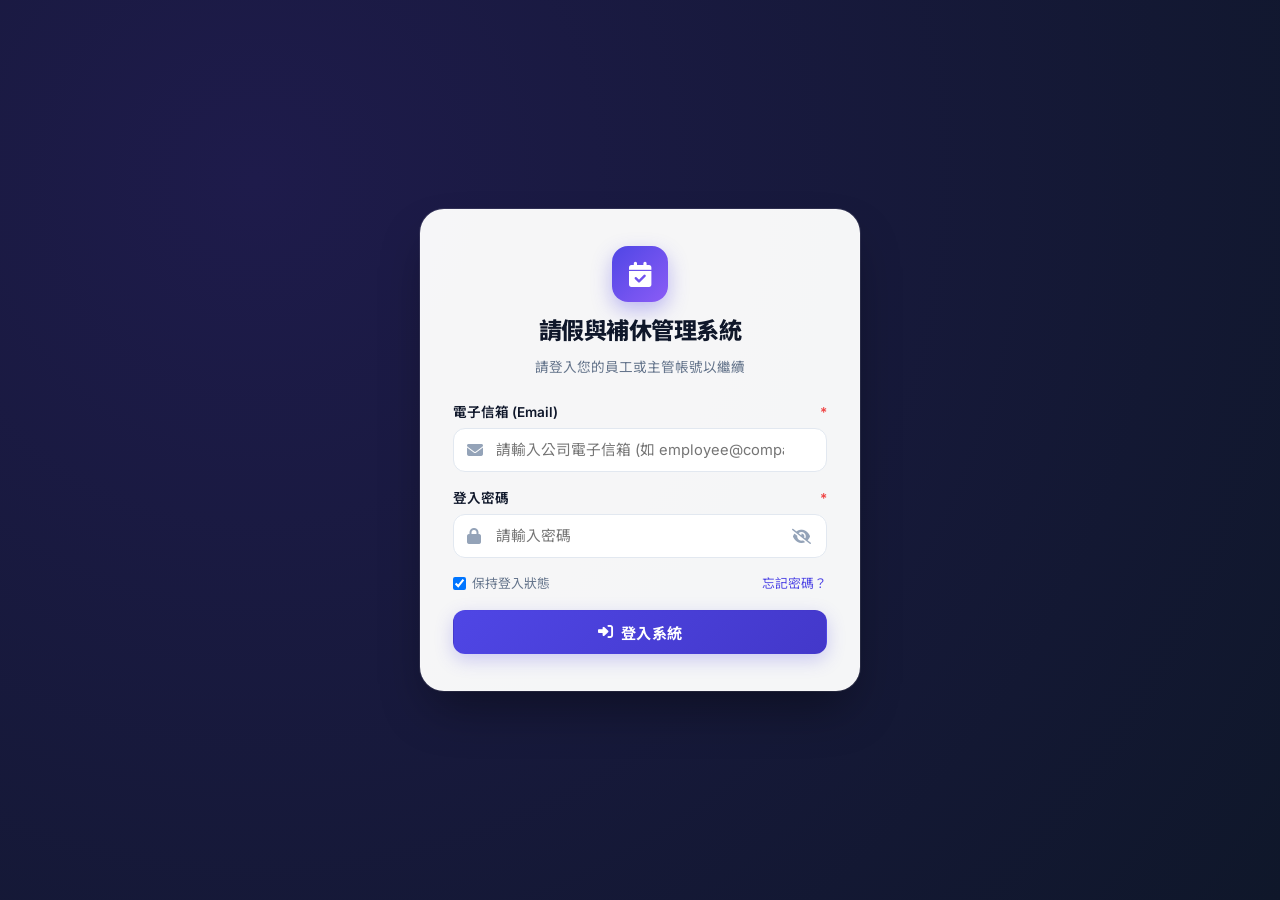
==== index.html @ 1721ec00 "feat: hide backend connection settings for HR role in system settings" ====
<!DOCTYPE html>
<html lang="zh-TW">
<head>
  <meta charset="UTF-8">
  <meta name="viewport" content="width=device-width, initial-scale=1.0">
  <title>智慧請假與補休管理系統 | Leave Management System</title>
  
  <!-- Google Fonts: Inter & Noto Sans TC -->
  <link rel="preconnect" href="https://fonts.googleapis.com">
  <link rel="preconnect" href="https://fonts.gstatic.com" crossorigin>
  <link href="https://fonts.googleapis.com/css2?family=Inter:wght@400;500;600;700;800&family=JetBrains+Mono:wght@500;700&family=Noto+Sans+TC:wght@400;500;600;700;900&display=swap" rel="stylesheet">
  
  <!-- FontAwesome Icons -->
  <link rel="stylesheet" href="https://cdnjs.cloudflare.com/ajax/libs/font-awesome/6.4.0/css/all.min.css">
  
  <!-- 核心樣式 -->
  <link rel="stylesheet" href="css/style.css">
</head>
<body>
  <!-- ==================== 全域資料讀取與身分驗證載入畫面 (Global Loading Screen) ==================== -->
  <div class="global-loading-overlay" id="globalLoadingScreen">
    <div class="loading-content">
      <div class="loading-spinner-ring">
        <div class="spinner-core"></div>
        <i class="fa-solid fa-calendar-check spinner-icon"></i>
      </div>
      <div class="loading-text-wrap">
        <h4 id="loadingMainText">系統資料讀取中...</h4>
        <p id="loadingSubText">正在驗證身分並同步差勤資料庫，請稍候</p>
      </div>
    </div>
  </div>

  <!-- ==================== 登入畫面 (Auth & Login Overlay) ==================== -->
  <div class="login-overlay hidden" id="loginScreen">
    <div class="login-card">
      <div class="login-header">
        <div class="login-logo">
          <i class="fa-solid fa-calendar-check"></i>
        </div>
        <h2>請假與補休管理系統</h2>
        <p>請登入您的員工或主管帳號以繼續</p>
      </div>

      <!-- 登入錯誤警示條 -->
      <div class="login-error-banner" id="loginErrorBanner">
        <i class="fa-solid fa-circle-exclamation"></i>
        <span id="loginErrorMsg">帳號或密碼錯誤，請重新輸入。</span>
      </div>

      <!-- 登入表單 -->
      <form class="login-form" id="loginForm" onsubmit="App.handleLogin(event)">
        <div class="form-group">
          <label class="form-label">電子信箱 (Email) <span class="req-star">*</span></label>
          <div class="input-icon-wrap">
            <i class="fa-solid fa-envelope prefix-icon"></i>
            <input type="email" class="form-control" id="loginEmail" placeholder="請輸入公司電子信箱 (如 employee@company.com)" required>
          </div>
        </div>

        <div class="form-group">
          <label class="form-label">登入密碼 <span class="req-star">*</span></label>
          <div class="input-icon-wrap">
            <i class="fa-solid fa-lock prefix-icon"></i>
            <input type="password" class="form-control" id="loginPassword" placeholder="請輸入密碼" required>
            <button type="button" class="toggle-password-btn" onclick="App.togglePasswordVisibility('loginPassword', this)">
              <i class="fa-solid fa-eye-slash"></i>
            </button>
          </div>
        </div>

        <div style="display: flex; justify-content: space-between; align-items: center; font-size: 0.8rem; color: var(--text-muted);">
          <label style="display: flex; align-items: center; gap: 6px; cursor: pointer;">
            <input type="checkbox" id="rememberMeCheckbox" checked> 保持登入狀態
          </label>
          <span style="color: var(--primary); cursor: pointer;" onclick="App.showToast('若忘記密碼，請洽詢人事管理員 (HR) 進行重設。', 'info')">忘記密碼？</span>
        </div>

        <button type="submit" class="btn btn-primary btn-login" id="btnLoginSubmit">
          <i class="fa-solid fa-right-to-bracket"></i> 登入系統
        </button>
      </form>
    </div>
  </div>

  <div class="app-container" id="appContainer">
    
    <!-- ==================== 側邊導航欄 (Desktop Sidebar) ==================== -->
    <aside class="app-sidebar" id="appSidebar">
      <div class="sidebar-header">
        <div class="brand-logo">
          <i class="fa-solid fa-calendar-check"></i>
        </div>
        <div class="brand-title">
          <h1>請假管理系統</h1>
          <span>Smart Leave & Comp</span>
        </div>
      </div>

      <nav class="sidebar-nav">
        <div class="nav-section-title">個人差勤</div>
        <a class="nav-item active" data-view="dashboard">
          <i class="fa-solid fa-house-chimney"></i>
          <span>差勤儀表板</span>
        </a>
        <a class="nav-item" data-view="apply-leave">
          <i class="fa-solid fa-file-circle-plus"></i>
          <span>請假申請單</span>
        </a>
        <a class="nav-item" data-view="overtime">
          <i class="fa-solid fa-business-time"></i>
          <span>加班與補休</span>
        </a>
        <a class="nav-item" data-view="history">
          <i class="fa-solid fa-clock-rotate-left"></i>
          <span>歷史紀錄與匯出</span>
        </a>
        <a class="nav-item" data-view="calendar">
          <i class="fa-solid fa-calendar-days"></i>
          <span>差勤行事曆</span>
        </a>

        <div class="nav-section-title">管理與審核</div>
        <a class="nav-item" data-view="approvals" id="navApprovals">
          <i class="fa-solid fa-signature"></i>
          <span>審核簽核中心</span>
          <span class="nav-badge" id="pendingApprovalBadge" style="display: none;">0</span>
        </a>
        <a class="nav-item" data-view="settings" id="navSettings">
          <i class="fa-solid fa-sliders"></i>
          <span>系統設定 / Sheet</span>
        </a>
      </nav>

      <div class="sidebar-footer">
        <div class="gas-status-box">
          <div>
            <span class="status-dot" id="sheetStatusDot"></span>
            <span id="sheetStatusText" style="font-weight: 600;">資料庫連線中...</span>
          </div>
          <button class="btn btn-sm btn-secondary" id="sidebarSettingsBtn" onclick="App.navigate('settings')" title="設定 Google Sheet 串接">
            <i class="fa-solid fa-gear"></i>
          </button>
        </div>
      </div>
    </aside>

    <!-- ==================== 主要工作區 (Main Area) ==================== -->
    <main class="app-main">
      
      <!-- 頂部 Header -->
      <header class="app-header">
        <div class="header-left">
          <button class="mobile-menu-btn" id="mobileMenuBtn">
            <i class="fa-solid fa-bars"></i>
          </button>
          <div class="header-page-title">
            <h2 id="pageTitle">差勤儀表板</h2>
            <p id="pageSubtitle">標準工時 08:30 - 18:00 (午休 12:00 - 13:30 扣 1.5h)</p>
          </div>
        </div>

        <div class="header-right">
          <!-- 使用者資料徽章與修改密碼 / 登出按鈕 -->
          <div class="user-profile-badge">
            <div class="user-avatar" id="userAvatar">--</div>
            <div class="user-meta">
              <span class="user-name" id="userName">載入中...</span>
              <span class="user-role-tag" id="userRoleTag">驗證中...</span>
            </div>
          </div>

          <button class="btn btn-sm btn-secondary" onclick="App.openChangePasswordModal()" title="修改個人登入密碼">
            <i class="fa-solid fa-key"></i>
            <span>修改密碼</span>
          </button>

          <button class="btn btn-sm btn-secondary" onclick="App.handleLogout()" title="登出系統" style="color: var(--danger);">
            <i class="fa-solid fa-right-from-bracket"></i>
            <span>登出</span>
          </button>
        </div>
      </header>

      <!-- 視圖區域 (Views Container) -->
      <div class="view-container">

        <!-- ==================== 1. 儀表板視圖 (Dashboard) ==================== -->
        <section class="view-section active" id="view-dashboard">
          <div class="dashboard-hero">
            <div class="hero-welcome">
              <h3>早安，<span id="heroUserName">--</span> 👋</h3>
              <p>今日為工作日，目前年度額度狀態與近期差勤紀錄如下：</p>
            </div>
            <div class="quick-action-group">
              <button class="btn btn-primary" onclick="App.navigate('apply-leave')">
                <i class="fa-solid fa-plus"></i> 線上請假
              </button>
              <button class="btn btn-secondary" onclick="App.navigate('overtime')">
                <i class="fa-solid fa-clock"></i> 申報加班
              </button>
            </div>
          </div>

          <!-- 主管待審核提示條 -->
          <div id="managerAlertBanner" style="display: none; margin-bottom: 20px; background: #fffbeb; border: 1px solid #fde68a; border-radius: var(--radius-md); padding: 14px 20px; align-items: center; justify-content: space-between;">
            <div style="display: flex; align-items: center; gap: 12px;">
              <i class="fa-solid fa-bell" style="color: #d97706; font-size: 1.2rem;"></i>
              <div>
                <strong style="color: #92400e; font-size: 0.92rem;">您有待簽核的請假或加班申請單！</strong>
                <p style="font-size: 0.8rem; color: #b45309;">請盡速前往審核中心進行簽核。</p>
              </div>
            </div>
            <button class="btn btn-sm btn-primary" onclick="App.navigate('approvals')">
              前往審核中心 (<span id="bannerPendingCount">0</span>)
            </button>
          </div>

          <!-- 勞基法特休資格與到職日提示條 -->
          <div id="statutoryAnnualBanner" style="margin-bottom: 20px; background: linear-gradient(135deg, #eff6ff, #f0fdf4); border: 1px solid #bfdbfe; border-radius: var(--radius-md); padding: 14px 20px; display: flex; align-items: center; justify-content: space-between; flex-wrap: wrap; gap: 12px;">
            <div style="display: flex; align-items: center; gap: 12px;">
              <div style="width: 36px; height: 36px; border-radius: 50%; background: #2563eb; color: white; display: flex; align-items: center; justify-content: center; font-size: 1rem;">
                <i class="fa-solid fa-scale-balanced"></i>
              </div>
              <div>
                <div style="display: flex; align-items: center; gap: 8px;">
                  <strong style="color: #1e3a8a; font-size: 0.95rem;">勞動基準法第38條特別休假法定計算標準</strong>
                  <span class="badge" style="background: #dbeafe; color: #1e40af; font-size: 0.75rem;" id="seniorityBadge">年資計算中</span>
                </div>
                <p style="font-size: 0.82rem; color: #1d4ed8; margin-top: 2px;" id="statutoryDescText">
                  依到職日自動計算年資與法定特休額度，並即時同步至 Google Sheet 的 leave_balances 表。
                </p>
              </div>
            </div>
            <div style="display: flex; align-items: center; gap: 12px; font-size: 0.85rem;">
              <div style="background: white; border: 1px solid #dbeafe; border-radius: var(--radius-sm); padding: 6px 12px; box-shadow: 0 1px 2px rgba(0,0,0,0.03);">
                <span style="color: var(--text-muted);"><i class="fa-solid fa-calendar-day"></i> 到職日：</span>
                <strong style="color: var(--text-main);" id="dashboardHireDate">--</strong>
              </div>
              <div style="background: white; border: 1px solid #bbf7d0; border-radius: var(--radius-sm); padding: 6px 12px; box-shadow: 0 1px 2px rgba(0,0,0,0.03);">
                <span style="color: var(--text-muted);"><i class="fa-solid fa-gift"></i> 法定特休：</span>
                <strong style="color: #15803d;" id="dashboardStatutoryDays">--</strong>
              </div>
            </div>
          </div>

          <!-- 額度卡片網格 (Balance Cards Grid) -->
          <div class="balance-grid" id="balanceCardsGrid">
            <div style="grid-column: 1/-1; text-align: center; padding: 36px; color: var(--text-muted);">
              <i class="fa-solid fa-spinner fa-spin" style="margin-right: 8px;"></i> 假別額度讀取中...
            </div>
          </div>

          <!-- 儀表板下半部 -->
          <div class="dashboard-content-grid">
            <!-- 左側：我的近期請假單 -->
            <div class="content-panel">
              <div class="panel-header">
                <div class="panel-title">
                  <i class="fa-solid fa-clock-rotate-left" style="color: var(--primary);"></i>
                  我的差勤申請紀錄
                </div>
                <div style="display: flex; gap: 8px;">
                  <button class="btn btn-sm btn-secondary" onclick="App.navigate('history')" title="前往個人差勤歷史紀錄多條件查詢與匯出">
                    <i class="fa-solid fa-file-excel" style="color: #0f9d58;"></i> 歷史紀錄與匯出
                  </button>
                  <button class="btn btn-sm btn-primary" onclick="App.navigate('apply-leave')">
                    <i class="fa-solid fa-plus"></i> 新增申請
                  </button>
                </div>
              </div>
              <div class="table-responsive">
                <table class="custom-table">
                  <thead>
                    <tr>
                      <th>單號</th>
                      <th>假別</th>
                      <th>請假時間區間</th>
                      <th>時數</th>
                      <th>狀態</th>
                      <th>操作</th>
                    </tr>
                  </thead>
                  <tbody id="myRequestsTableBody">
                    <!-- 動態渲染 -->
                  </tbody>
                </table>
              </div>
            </div>

            <!-- 右側：補休存摺與行事曆速覽 -->
            <div style="display: flex; flex-direction: column; gap: 24px;">
              <!-- 補休存摺卡片 -->
              <div class="content-panel">
                <div class="panel-header">
                  <div class="panel-title">
                    <i class="fa-solid fa-wallet" style="color: var(--success);"></i>
                    補休存摺摘要
                  </div>
                  <button class="btn btn-sm btn-secondary" onclick="App.navigate('overtime')">
                    申報明細
                  </button>
                </div>
                <div id="compWalletSummaryBox" style="font-size: 0.88rem;">
                  <!-- 動態注入 -->
                </div>
              </div>

              <!-- 假別規則提示 -->
              <div class="content-panel" style="background: #f8fafc;">
                <div class="panel-title" style="margin-bottom: 10px; font-size: 0.92rem;">
                  <i class="fa-solid fa-circle-info" style="color: var(--secondary);"></i>
                  考勤規範提示
                </div>
                <ul style="font-size: 0.8rem; color: var(--text-muted); line-height: 1.7; padding-left: 18px;">
                  <li>每日標準上班時間：<strong>08:30 - 18:00</strong>。</li>
                  <li>午休時間 <strong>12:00 - 13:30 (1.5h)</strong> 自動扣除。</li>
                  <li>請假超過 <strong>3 天 (24 小時)</strong> 需經部門主管與人資雙簽。</li>
                  <li>病假需於申請單檢附醫療證明照片或收據。</li>
                  <li>已核准之假單若需異動，請發起「銷假申請」。</li>
                </ul>
              </div>
            </div>
          </div>
        </section>


        <!-- ==================== 2. 請假申請單視圖 (Apply Leave) ==================== -->
        <section class="view-section" id="view-apply-leave">
          <div class="form-card">
            <div style="margin-bottom: 24px;">
              <h3 style="font-size: 1.3rem; font-weight: 800;">填寫請假申請單</h3>
              <p style="color: var(--text-muted); font-size: 0.85rem;">系統自動依據上班時段 (08:30-18:00) 與午休 (12:00-13:30) 試算工時並扣除假日。</p>
            </div>

            <!-- 時間重疊衝突警示 -->
            <div class="overlap-alert-box" id="overlapAlertBox">
              <i class="fa-solid fa-triangle-exclamation"></i>
              <span id="overlapAlertMsg">申請時間與現有單據重疊！</span>
            </div>

            <form id="leaveApplicationForm" onsubmit="App.handleLeaveSubmit(event)">
              <div class="form-grid">
                
                <!-- 申請人與假別選擇 -->
                <div class="form-group">
                  <label class="form-label">
                    假別選擇 <span class="req-star">*</span>
                  </label>
                  <select class="form-control" id="formLeaveType" required onchange="App.onFormChange()">
                    <!-- 動態載入假別 -->
                  </select>
                  <span class="form-help-text" id="formLeaveTypeDesc">法定特休假</span>
                </div>

                <!-- 剩餘額度檢視 -->
                <div class="form-group">
                  <label class="form-label">目前可用餘額</label>
                  <div style="padding: 10px 14px; background: #f1f5f9; border-radius: var(--radius-md); font-weight: 700; color: var(--primary); font-family: 'JetBrains Mono', monospace;" id="formAvailableBalance">
                    -- 小時
                  </div>
                  <span class="form-help-text">總額度 - 已使用 - 審核中鎖定</span>
                </div>

                <!-- 快捷時段選取 -->
                <div class="form-group form-full">
                  <label class="form-label">常用快捷時段填入</label>
                  <div class="preset-chips-wrap">
                    <button type="button" class="preset-chip active" onclick="App.applyPresetTime('full')">
                      <i class="fa-solid fa-sun"></i> 今日全天 (08:30 - 18:00, 8h)
                    </button>
                    <button type="button" class="preset-chip" onclick="App.applyPresetTime('morning')">
                      <i class="fa-solid fa-mug-saucer"></i> 今日上午 (08:30 - 12:00, 3.5h)
                    </button>
                    <button type="button" class="preset-chip" onclick="App.applyPresetTime('afternoon')">
                      <i class="fa-solid fa-cloud-sun"></i> 今日下午 (13:30 - 18:00, 4.5h)
                    </button>
                    <button type="button" class="preset-chip" onclick="App.applyPresetTime('tomorrow')">
                      <i class="fa-solid fa-calendar-plus"></i> 明日全天 (08:30 - 18:00, 8h)
                    </button>
                    <button type="button" class="preset-chip" onclick="App.applyPresetTime('multidays')">
                      <i class="fa-solid fa-plane"></i> 連請 4 天 (測試雙簽流程)
                    </button>
                  </div>
                </div>

                <!-- 請假起始時間 -->
                <div class="form-group">
                  <label class="form-label">
                    請假起始時間 <span class="req-star">*</span>
                  </label>
                  <input type="datetime-local" class="form-control" id="formStartTime" required onchange="App.onFormChange()">
                  <span class="form-help-text">標準上班 08:30</span>
                </div>

                <!-- 請假結束時間 -->
                <div class="form-group">
                  <label class="form-label">
                    請假結束時間 <span class="req-star">*</span>
                  </label>
                  <input type="datetime-local" class="form-control" id="formEndTime" required onchange="App.onFormChange()">
                  <span class="form-help-text">標準下班 18:00</span>
                </div>

                <!-- 即時工時計算與審核鏈預覽面板 -->
                <div class="form-group form-full">
                  <div class="calc-preview-card">
                    <div class="calc-stat-row">
                      <div>
                        <span style="font-weight: 600; color: var(--text-main);">計算實際扣除工時：</span>
                        <div style="font-size: 0.75rem; color: var(--text-muted); margin-top: 2px;">
                          已排除午休 (12:00~13:30)、週六週日及國定假日
                        </div>
                      </div>
                      <div class="calc-hours-highlight">
                        <span id="previewCalculatedHours">0.0</span> <span style="font-size: 0.9rem; font-weight: 500;">小時</span>
                      </div>
                    </div>

                    <div class="calc-stat-row" style="border-top: 1px dashed var(--border-color); padding-top: 10px; font-size: 0.85rem;">
                      <span>送出後預估剩餘額度：</span>
                      <strong id="previewPostRemaining" style="font-family: 'JetBrains Mono', monospace;">-- 小時</strong>
                    </div>

                    <!-- 審核路徑視覺化 -->
                    <div class="calc-route-box">
                      <div style="font-weight: 700; color: var(--text-main);" id="routeSummaryText">
                        審核路徑：直屬主管簽核
                      </div>
                      <div class="route-steps-stepper" id="routeStepsStepper">
                        <!-- 動態注入步驟 -->
                      </div>
                    </div>
                  </div>
                </div>

                <!-- 證明附件網址 -->
                <div class="form-group form-full" id="attachmentGroup">
                  <label class="form-label">
                    <span>證明文件連結 / 圖片 URL</span>
                    <span id="attachmentReqBadge" style="display: none; color: var(--danger); font-size: 0.75rem; font-weight: 600;">(此假別必填)</span>
                  </label>
                  <input type="url" class="form-control" id="formAttachment" placeholder="請貼上醫療收據照片連結或證明檔案 URL">
                  <span class="form-help-text">病假、婚假、喪假依規定需檢附證明。</span>
                </div>

                <!-- 請假事由 -->
                <div class="form-group form-full">
                  <label class="form-label">請假事由說明 <span class="req-star">*</span></label>
                  <textarea class="form-control" id="formReason" rows="3" required placeholder="請詳細敘述請假原因與工作代理事項..."></textarea>
                </div>

              </div>

              <!-- 表單按鈕 -->
              <div style="margin-top: 24px; display: flex; justify-content: flex-end; gap: 12px;">
                <button type="button" class="btn btn-secondary" onclick="App.navigate('dashboard')">
                  取消返回
                </button>
                <button type="submit" class="btn btn-primary" id="btnSubmitLeave">
                  <i class="fa-solid fa-paper-plane"></i> 確認送出請假申請
                </button>
              </div>
            </form>
          </div>
        </section>


        <!-- ==================== 3. 加班申報與補休視圖 (Overtime & Comp-Time) ==================== -->
        <section class="view-section" id="view-overtime">
          <div class="dashboard-hero">
            <div class="hero-welcome">
              <h3>加班申報與補休存摺</h3>
              <p>加班申報經主管核准後，自動依倍率轉換補休額度並存入個人存摺。</p>
            </div>
            <button class="btn btn-primary" onclick="App.showOvertimeModal()">
              <i class="fa-solid fa-plus"></i> 填寫加班申報單
            </button>
          </div>

          <!-- 補休存摺總覽卡片 -->
          <div class="balance-grid" style="grid-template-columns: repeat(auto-fit, minmax(280px, 1fr));">
            <div class="balance-card">
              <div class="balance-card-header">
                <span class="balance-card-title">
                  <i class="fa-solid fa-piggy-bank" style="color: var(--success);"></i>
                  目前可用補休總額度
                </span>
                <span class="badge badge-emerald">可請假扣抵</span>
              </div>
              <div class="balance-ring-wrap">
                <div class="balance-nums">
                  <span class="balance-rem-big" id="otCompRemainingHours">0.0</span>
                  <span class="balance-rem-label">可用補休 (小時)</span>
                </div>
              </div>
              <div class="balance-card-breakdown">
                <div class="breakdown-item">總累積: <strong id="otCompTotalHours">0.0</strong> h</div>
                <div class="breakdown-item">已使用: <strong id="otCompUsedHours">0.0</strong> h</div>
                <div class="breakdown-item">鎖定中: <strong id="otCompPendingHours">0.0</strong> h</div>
              </div>
            </div>
          </div>

          <!-- 加班申報紀錄清單 -->
          <div class="content-panel" style="margin-top: 20px;">
            <div class="panel-header">
              <div class="panel-title">
                <i class="fa-solid fa-list-check" style="color: var(--primary);"></i>
                我的加班申報歷程
              </div>
            </div>
            <div class="table-responsive">
              <table class="custom-table">
                <thead>
                  <tr>
                    <th>單號</th>
                    <th>加班日期</th>
                    <th>起訖時段</th>
                    <th>申報工時</th>
                    <th>換算補休</th>
                    <th>加班事由</th>
                    <th>補休效期</th>
                    <th>狀態</th>
                  </tr>
                </thead>
                <tbody id="myOvertimeTableBody">
                  <!-- 動態載入 -->
                </tbody>
              </table>
            </div>
          </div>
        </section>


        <!-- ==================== 4. 審核簽核中心 (Approval Center) ==================== -->
        <section class="view-section" id="view-approvals">
          <div class="dashboard-hero">
            <div class="hero-welcome">
              <h3>審核簽核中心</h3>
              <p>主管與人事專用簽核入口，支援請假單、銷假單與加班換補休之審核。</p>
            </div>
          </div>

          <!-- 審核分頁選單 -->
          <div class="approval-tabs">
            <button class="tab-btn active" onclick="App.switchApprovalTab('leaves', this)">
              待審請假單 (<span id="countPendingLeaves">0</span>)
            </button>
            <button class="tab-btn" onclick="App.switchApprovalTab('cancels', this)">
              待審銷假單 (<span id="countPendingCancels">0</span>)
            </button>
            <button class="tab-btn" onclick="App.switchApprovalTab('overtimes', this)">
              待審加班單 (<span id="countPendingOvertimes">0</span>)
            </button>
            <button class="tab-btn" onclick="App.switchApprovalTab('history', this)">
              簽核歷史歷程
            </button>
          </div>

          <!-- 待審列表容器 -->
          <div class="content-panel">
            <div class="table-responsive">
              <table class="custom-table">
                <thead id="approvalTableHead">
                  <!-- 動態表頭 -->
                </thead>
                <tbody id="approvalTableBody">
                  <!-- 動態內容 -->
                </tbody>
              </table>
            </div>
          </div>
        </section>


        <!-- ==================== 5. 差勤行事曆視圖 (Calendar View) ==================== -->
        <section class="view-section" id="view-calendar">
          <div class="calendar-wrapper">
            <div class="calendar-header">
              <div class="calendar-month-title" id="calendarMonthTitle">2026 年 9 月</div>
              <div style="display: flex; gap: 8px;">
                <button class="btn btn-sm btn-secondary" onclick="App.changeCalendarMonth(-1)">
                  <i class="fa-solid fa-chevron-left"></i> 上個月
                </button>
                <button class="btn btn-sm btn-secondary" onclick="App.resetCalendarToday()">
                  今天
                </button>
                <button class="btn btn-sm btn-secondary" onclick="App.changeCalendarMonth(1)">
                  下個月 <i class="fa-solid fa-chevron-right"></i>
                </button>
              </div>
            </div>

            <!-- 星期列 -->
            <div class="calendar-grid" style="margin-bottom: 6px;">
              <div class="calendar-day-head" style="color: var(--danger);">週日</div>
              <div class="calendar-day-head">週一</div>
              <div class="calendar-day-head">週二</div>
              <div class="calendar-day-head">週三</div>
              <div class="calendar-day-head">週四</div>
              <div class="calendar-day-head">週五</div>
              <div class="calendar-day-head" style="color: var(--danger);">週六</div>
            </div>

            <!-- 月曆格子容器 -->
            <div class="calendar-grid" id="calendarDaysGrid">
              <!-- 動態生成日曆格 -->
            </div>
          </div>
        </section>


        <!-- ==================== 5. 差勤歷史紀錄與多條件匯出 ==================== -->
        <section class="view-section" id="view-history">
          <div style="display: flex; flex-direction: column; gap: 20px; max-width: 1150px; margin: 0 auto;">
            
            <!-- 歷史紀錄查詢篩選卡片 -->
            <div class="form-card" style="max-width: 100%;">
              <div class="panel-header">
                <div class="panel-title">
                  <i class="fa-solid fa-clock-rotate-left" style="color: var(--primary);"></i>
                  <span>差勤歷史紀錄多條件查詢與匯出</span>
                  <span id="historyRoleScopeBadge" style="margin-left: 6px;"></span>
                </div>
                <button class="btn btn-sm btn-primary" onclick="App.exportHistoryCsv()">
                  <i class="fa-solid fa-file-arrow-down"></i> 匯出 CSV 報表 (支援 Excel)
                </button>
              </div>

              <!-- 篩選表單區 -->
              <div style="display: grid; grid-template-columns: repeat(auto-fit, minmax(180px, 1fr)); gap: 14px; margin-top: 12px;">
                <!-- 部門篩選 (人資部 / 超級管理者可見) -->
                <div class="form-group" id="historyDeptFilterGroup">
                  <label class="form-label"><i class="fa-solid fa-building"></i> 所屬部門</label>
                  <select class="form-control" id="historyFilterDept" onchange="App.onHistoryDeptChange()">
                    <option value="ALL">全部部門 (All Departments)</option>
                    <option value="研發部">研發部</option>
                    <option value="設計部">設計部</option>
                    <option value="管理部">管理部</option>
                    <option value="業務部">業務部</option>
                    <option value="工程部">工程部</option>
                    <option value="財務部">財務部</option>
                    <option value="維修部">維修部</option>
                    <option value="人資部">人資部</option>
                  </select>
                </div>

                <!-- 同仁人員篩選 (人資部 / 管理者 / 主管可見) -->
                <div class="form-group" id="historyUserFilterGroup">
                  <label class="form-label"><i class="fa-solid fa-user"></i> 同仁人員</label>
                  <select class="form-control" id="historyFilterUser" onchange="App.applyHistoryFilter()">
                    <option value="ALL">全部同仁 (All Members)</option>
                  </select>
                </div>

                <!-- 審核狀態 -->
                <div class="form-group">
                  <label class="form-label"><i class="fa-solid fa-traffic-light"></i> 審核狀態</label>
                  <select class="form-control" id="historyFilterStatus" onchange="App.applyHistoryFilter()">
                    <option value="ALL">全部狀態 (All Status)</option>
                    <option value="PENDING">待審核 (PENDING)</option>
                    <option value="APPROVED">已核准 (APPROVED)</option>
                    <option value="REJECTED">已駁回 (REJECTED)</option>
                    <option value="CANCELLED">已撤銷/銷假 (CANCELLED)</option>
                  </select>
                </div>

                <!-- 起始日期 -->
                <div class="form-group">
                  <label class="form-label"><i class="fa-solid fa-calendar-day"></i> 起始日期</label>
                  <input type="date" class="form-control" id="historyFilterStartDate" onchange="App.applyHistoryFilter()">
                </div>

                <!-- 結束日期 -->
                <div class="form-group">
                  <label class="form-label"><i class="fa-solid fa-calendar-day"></i> 結束日期</label>
                  <input type="date" class="form-control" id="historyFilterEndDate" onchange="App.applyHistoryFilter()">
                </div>

                <!-- 假別多選勾選盒 (可自由複選) -->
                <div class="form-group" style="grid-column: 1 / -1; margin-top: 4px; background: #f8fafc; padding: 12px 14px; border-radius: var(--radius-md); border: 1px solid var(--border-color);">
                  <div style="display: flex; justify-content: space-between; align-items: center; margin-bottom: 8px;">
                    <label class="form-label" style="margin-bottom: 0; font-weight: 700; color: var(--text-main);">
                      <i class="fa-solid fa-square-check" style="color: var(--primary);"></i> 假別多選勾選查詢 (可自由複選)
                    </label>
                    <div style="display: flex; gap: 6px;">
                      <button type="button" class="btn btn-sm btn-secondary" style="padding: 2px 8px; font-size: 0.75rem;" onclick="App.toggleAllHistoryTypeCheckboxes(true)">全選</button>
                      <button type="button" class="btn btn-sm btn-secondary" style="padding: 2px 8px; font-size: 0.75rem;" onclick="App.toggleAllHistoryTypeCheckboxes(false)">清除</button>
                    </div>
                  </div>
                  <div class="type-checkbox-group" id="historyLeaveTypeCheckboxes">
                    <label class="type-checkbox-chip active" id="chip_ANNUAL">
                      <input type="checkbox" value="ANNUAL" checked onchange="App.onTypeCheckboxChange(this)">
                      <span style="display:inline-block; width:9px; height:9px; border-radius:50%; background:#2563eb;"></span>
                      <span>特休假</span>
                    </label>
                    <label class="type-checkbox-chip active" id="chip_COMP">
                      <input type="checkbox" value="COMP" checked onchange="App.onTypeCheckboxChange(this)">
                      <span style="display:inline-block; width:9px; height:9px; border-radius:50%; background:#059669;"></span>
                      <span>補休假</span>
                    </label>
                    <label class="type-checkbox-chip active" id="chip_PERSONAL">
                      <input type="checkbox" value="PERSONAL" checked onchange="App.onTypeCheckboxChange(this)">
                      <span style="display:inline-block; width:9px; height:9px; border-radius:50%; background:#d97706;"></span>
                      <span>事假</span>
                    </label>
                    <label class="type-checkbox-chip active" id="chip_SICK">
                      <input type="checkbox" value="SICK" checked onchange="App.onTypeCheckboxChange(this)">
                      <span style="display:inline-block; width:9px; height:9px; border-radius:50%; background:#e11d48;"></span>
                      <span>病假</span>
                    </label>
                    <label class="type-checkbox-chip active" id="chip_MARRIAGE">
                      <input type="checkbox" value="MARRIAGE" checked onchange="App.onTypeCheckboxChange(this)">
                      <span style="display:inline-block; width:9px; height:9px; border-radius:50%; background:#db2777;"></span>
                      <span>婚假</span>
                    </label>
                    <label class="type-checkbox-chip active" id="chip_BEREAVEMENT">
                      <input type="checkbox" value="BEREAVEMENT" checked onchange="App.onTypeCheckboxChange(this)">
                      <span style="display:inline-block; width:9px; height:9px; border-radius:50%; background:#475569;"></span>
                      <span>喪假</span>
                    </label>
                    <label class="type-checkbox-chip active" id="chip_MENSTRUAL">
                      <input type="checkbox" value="MENSTRUAL" checked onchange="App.onTypeCheckboxChange(this)">
                      <span style="display:inline-block; width:9px; height:9px; border-radius:50%; background:#9333ea;"></span>
                      <span>生理假</span>
                    </label>
                    <label class="type-checkbox-chip active" id="chip_MATERNITY">
                      <input type="checkbox" value="MATERNITY" checked onchange="App.onTypeCheckboxChange(this)">
                      <span style="display:inline-block; width:9px; height:9px; border-radius:50%; background:#ec4899;"></span>
                      <span>產假</span>
                    </label>
                    <label class="type-checkbox-chip active" id="chip_PATERNITY">
                      <input type="checkbox" value="PATERNITY" checked onchange="App.onTypeCheckboxChange(this)">
                      <span style="display:inline-block; width:9px; height:9px; border-radius:50%; background:#0284c7;"></span>
                      <span>陪產假</span>
                    </label>
                    <label class="type-checkbox-chip active" id="chip_OVERTIME">
                      <input type="checkbox" value="OVERTIME" checked onchange="App.onTypeCheckboxChange(this)">
                      <i class="fa-solid fa-clock" style="color: #f59e0b; font-size: 0.85rem;"></i>
                      <span>加班申報單</span>
                    </label>
                  </div>
                </div>
              </div>

              <!-- 快捷區間按鈕與關鍵字搜尋 -->
              <div style="display: flex; justify-content: space-between; align-items: center; flex-wrap: wrap; gap: 12px; margin-top: 14px; padding-top: 12px; border-top: 1px solid var(--border-color);">
                <div style="display: flex; gap: 6px; flex-wrap: wrap; align-items: center;">
                  <span style="font-size: 0.8rem; color: var(--text-muted); margin-right: 4px;">快捷時間：</span>
                  <button class="btn btn-sm btn-secondary" onclick="App.setHistoryPresetRange('this_month')">本月</button>
                  <button class="btn btn-sm btn-secondary" onclick="App.setHistoryPresetRange('this_year')">今年 (2026)</button>
                  <button class="btn btn-sm btn-secondary" onclick="App.setHistoryPresetRange('last_3_months')">近三個月</button>
                  <button class="btn btn-sm btn-secondary" onclick="App.setHistoryPresetRange('all')">全部時間</button>
                </div>

                <div style="display: flex; gap: 8px; align-items: center;">
                  <input type="text" class="form-control" id="historyFilterKeyword" placeholder="搜尋事由/單號/姓名..." style="width: 190px; padding: 5px 10px; font-size: 0.85rem;" oninput="App.applyHistoryFilter()">
                  <button class="btn btn-sm btn-secondary" onclick="App.resetHistoryFilter()" title="重設所有篩選條件">
                    <i class="fa-solid fa-rotate-left"></i> 重設
                  </button>
                </div>
              </div>
            </div>

            <!-- 查詢結果統計摘要資訊條 -->
            <div style="display: grid; grid-template-columns: repeat(auto-fit, minmax(180px, 1fr)); gap: 14px;">
              <div class="content-panel" style="padding: 16px; display: flex; align-items: center; gap: 14px;">
                <div style="width: 44px; height: 44px; border-radius: 10px; background: #eff6ff; color: var(--primary); display: flex; align-items: center; justify-content: center; font-size: 1.2rem;">
                  <i class="fa-solid fa-list-check"></i>
                </div>
                <div>
                  <div style="font-size: 0.78rem; color: var(--text-muted); font-weight: 500;">符合條件筆數</div>
                  <strong style="font-size: 1.35rem; color: var(--text-main); font-family: 'JetBrains Mono';" id="historyStatCount">0 筆</strong>
                </div>
              </div>

              <div class="content-panel" style="padding: 16px; display: flex; align-items: center; gap: 14px;">
                <div style="width: 44px; height: 44px; border-radius: 10px; background: #ecfdf5; color: var(--success); display: flex; align-items: center; justify-content: center; font-size: 1.2rem;">
                  <i class="fa-solid fa-clock"></i>
                </div>
                <div>
                  <div style="font-size: 0.78rem; color: var(--text-muted); font-weight: 500;">累計請假工時</div>
                  <strong style="font-size: 1.35rem; color: var(--success); font-family: 'JetBrains Mono';" id="historyStatHours">0.0 h</strong>
                </div>
              </div>

              <div class="content-panel" style="padding: 16px; display: flex; align-items: center; gap: 14px;">
                <div style="width: 44px; height: 44px; border-radius: 10px; background: #f0fdf4; color: #16a34a; display: flex; align-items: center; justify-content: center; font-size: 1.2rem;">
                  <i class="fa-solid fa-circle-check"></i>
                </div>
                <div>
                  <div style="font-size: 0.78rem; color: var(--text-muted); font-weight: 500;">已核准時數</div>
                  <strong style="font-size: 1.35rem; color: #16a34a; font-family: 'JetBrains Mono';" id="historyStatApprovedHours">0.0 h</strong>
                </div>
              </div>

              <div class="content-panel" style="padding: 16px; display: flex; align-items: center; gap: 14px;">
                <div style="width: 44px; height: 44px; border-radius: 10px; background: #fffbeb; color: #b45309; display: flex; align-items: center; justify-content: center; font-size: 1.2rem;">
                  <i class="fa-solid fa-hourglass-half"></i>
                </div>
                <div>
                  <div style="font-size: 0.78rem; color: var(--text-muted); font-weight: 500;">審核中時數</div>
                  <strong style="font-size: 1.35rem; color: #b45309; font-family: 'JetBrains Mono';" id="historyStatPendingHours">0.0 h</strong>
                </div>
              </div>
            </div>

            <!-- 歷史紀錄表格面板 -->
            <div class="content-panel" style="padding: 20px;">
              <div class="panel-header" style="margin-bottom: 12px;">
                <div class="panel-title">
                  <i class="fa-solid fa-table-list" style="color: var(--primary);"></i>
                  差勤申請與加班明細清單
                </div>
                <div id="historyTypeDistribution" style="display: flex; gap: 6px; flex-wrap: wrap;"></div>
              </div>

              <div class="table-responsive">
                <table class="custom-table">
                  <thead>
                    <tr>
                      <th>單號</th>
                      <th>申請同仁</th>
                      <th>假別 / 項目</th>
                      <th>薪資給付</th>
                      <th>起訖時間區間</th>
                      <th>工時</th>
                      <th>事由說明</th>
                      <th>證明文件</th>
                      <th>審核狀態</th>
                      <th>申請時間</th>
                      <th>操作</th>
                    </tr>
                  </thead>
                  <tbody id="historyTableBody">
                    <!-- 動態渲染清單 -->
                  </tbody>
                </table>
              </div>
            </div>

          </div>
        </section>

        <!-- ==================== 6. 系統設定與 Google Sheet 串接 ==================== -->
        <section class="view-section" id="view-settings">
          <div style="display: flex; flex-direction: column; gap: 24px; max-width: 960px; margin: 0 auto;">
            
            <!-- 全員到職日與勞基法歷年制特休管理面板 (置頂主要維護區) -->
            <div class="form-card" style="max-width: 100%;">
              <div class="panel-header">
                <div class="panel-title">
                  <i class="fa-solid fa-users-gear" style="color: var(--primary);"></i>
                  全員到職日與勞基法【歷年制】特休額度核算 (每年 1/1 重新起算)
                </div>
                <div style="display: flex; gap: 8px; flex-wrap: wrap;">
                  <button class="btn btn-sm btn-primary" onclick="App.openAddUserModal()">
                    <i class="fa-solid fa-user-plus"></i> 新增員工
                  </button>
                  <button class="btn btn-sm btn-secondary" onclick="App.syncAllAnnualLeaves()">
                    <i class="fa-solid fa-arrows-rotate"></i> 一鍵同步特休至 Google Sheet
                  </button>
                  <button class="btn btn-sm btn-secondary" onclick="App.syncHolidays()">
                    <i class="fa-solid fa-calendar-check"></i> 同步 2026-2030 國定假日
                  </button>
                </div>
              </div>
              <p style="font-size: 0.85rem; color: var(--text-muted); margin-bottom: 16px;">
                系統採用勞動基準法第38條施行細則第24條之1【<strong>歷年制</strong>】，每年 1 月 1 日依員工到職日 (<code>hire_date</code>) 按比例自動核發當年度特休天數；<strong>每年度終了未休畢之剩餘特休，自動列入「薪資發放抵銷（薪資折現補償）」</strong>。
              </p>
              <div class="table-responsive">
                <table class="custom-table">
                  <thead>
                    <tr>
                      <th>員工 ID</th>
                      <th>姓名</th>
                      <th>部門 / 角色</th>
                      <th>到職日 (hire_date)</th>
                      <th>截至12/31年資</th>
                      <th>歷年制特休天數</th>
                      <th>年度核定特休 (ANNUAL)</th>
                      <th>未休特休薪資抵銷 (Encashment)</th>
                      <th>操作</th>
                    </tr>
                  </thead>
                  <tbody id="employeeSeniorityTableBody">
                    <!-- 動態渲染 -->
                  </tbody>
                </table>
              </div>
            </div>

            <!-- Google Sheet 整合設定卡片 (移至系統設定最下方，限管理者，HR 模式下隱藏) -->
            <div class="form-card" id="settingsGasCard" style="max-width: 100%;">
              <div class="panel-header">
                <div class="panel-title">
                  <i class="fa-brands fa-google-drive" style="color: #0f9d58;"></i>
                  Google Sheet / Google Apps Script 後端串接設定
                </div>
                <span class="badge badge-blue">限最高管理者 (Admin) 權限</span>
              </div>

              <p style="font-size: 0.85rem; color: var(--text-muted); margin-bottom: 16px;">
                本系統原生支援串接 Google Sheet 作為企業差勤資料庫。您只需在 Google Sheet 貼上 <code>google-apps-script/Code.gs</code> 腳本並佈署為 Web App 即可！
              </p>

              <div class="form-group" style="margin-bottom: 16px;">
                <label class="form-label">Google Apps Script Web 應用程式網址 (Web App URL)</label>
                <input type="url" class="form-control" id="settingsGasUrl" placeholder="https://script.google.com/macros/s/AKfycb.../exec">
                <span class="form-help-text">佈署時請將存取權限設為「所有人 (Anyone)」。</span>
              </div>

              <div style="display: flex; gap: 10px; align-items: center; flex-wrap: wrap;">
                <button class="btn btn-primary" onclick="App.saveGasSettings()">
                  <i class="fa-solid fa-floppy-disk"></i> 儲存並切換至 Google Sheet 連線
                </button>
                <button class="btn btn-secondary" onclick="App.testGasConnection()">
                  <i class="fa-solid fa-network-wired"></i> 測試連線
                </button>
                <button class="btn btn-secondary" onclick="App.switchToMockMode()">
                  <i class="fa-solid fa-database"></i> 切換回本機展示資料庫
                </button>
              </div>

              <!-- 部署步驟教學 -->
              <div style="margin-top: 24px; background: #f8fafc; border: 1px solid var(--border-color); border-radius: var(--radius-md); padding: 18px;">
                <strong style="font-size: 0.9rem; color: var(--text-main);">📌 Google Sheet 3 步驟快速佈署指南：</strong>
                <ol style="font-size: 0.82rem; color: var(--text-muted); line-height: 1.8; margin-top: 8px; padding-left: 20px;">
                  <li>前往 <a href="https://sheets.new" target="_blank" style="color: var(--primary); text-decoration: underline;">Google Sheets (建立新試算表)</a>，點擊上方選單 <strong>擴充功能 (Extensions) &gt; Apps Script</strong>。</li>
                  <li>將本專案 <code>google-apps-script/Code.gs</code> 的完整程式碼複製並貼上到 Apps Script 編輯器中。</li>
                  <li>於上方函式下拉選單選擇 <code>initDatabase</code> 並點擊「執行」，系統將<strong>一鍵自動建立所有工作表與種子資料</strong>！</li>
                  <li>點選右上角 <strong>佈署 (Deploy) &gt; 新增佈署作業 (New deployment)</strong>，類型選「網路應用程式 (Web app)」，「誰可以存取」設為<strong>所有人 (Anyone)</strong>，點擊佈署後將產生的 Web App URL 貼至上方欄位即可！</li>
                </ol>
              </div>
            </div>

            <!-- 非系統管理者權限提示 (HR 權限模式下顯示於底部說明後端串接功能已隱藏) -->
            <div id="settingsGasNonAdminNotice" style="display: none; padding: 16px 20px; background: #f8fafc; border: 1px solid var(--border-color); border-radius: var(--radius-md); color: var(--text-muted); font-size: 0.88rem;">
              <i class="fa-solid fa-shield-halved" style="margin-right: 8px; color: var(--primary);"></i>
              <strong>權限安全說明：</strong> Google Sheet / Google Apps Script 後端串接與資料庫連線設定僅限<strong>最高管理者 (Admin)</strong> 進行配置，人資 (HR) 模式已自動隱藏此功能。
            </div>

          </div>
        </section>

      </div>
    </main>

    <!-- ==================== 行動端底部導航 (Mobile Bottom Nav) ==================== -->
    <nav class="mobile-bottom-nav">
      <a class="mobile-nav-item active" data-view="dashboard">
        <i class="fa-solid fa-house-chimney"></i>
        <span>首頁</span>
      </a>
      <a class="mobile-nav-item" data-view="apply-leave">
        <i class="fa-solid fa-file-circle-plus"></i>
        <span>請假</span>
      </a>
      <a class="mobile-nav-item" data-view="overtime">
        <i class="fa-solid fa-business-time"></i>
        <span>補休</span>
      </a>
      <a class="mobile-nav-item" data-view="approvals">
        <i class="fa-solid fa-signature"></i>
        <span>審核</span>
      </a>
      <a class="mobile-nav-item" data-view="calendar">
        <i class="fa-solid fa-calendar-days"></i>
        <span>行事曆</span>
      </a>
    </nav>

  </div>

  <!-- ==================== 彈窗 1：主管簽核動作彈窗 (Approval Modal) ==================== -->
  <div class="modal-overlay" id="approvalModal">
    <div class="modal-content">
      <div class="modal-header">
        <h4 id="approvalModalTitle">審核簽核處理</h4>
        <button class="modal-close-btn" onclick="App.closeModal('approvalModal')">
          <i class="fa-solid fa-xmark"></i>
        </button>
      </div>
      <div class="modal-body" id="approvalModalBody">
        <!-- 動態注入單據詳細內容 -->
      </div>
      <div class="modal-footer">
        <button class="btn btn-secondary" onclick="App.closeModal('approvalModal')">關閉</button>
        <button class="btn btn-danger" id="btnModalReject" onclick="App.submitApprovalAction(false)">
          <i class="fa-solid fa-ban"></i> 退回申請
        </button>
        <button class="btn btn-success" id="btnModalApprove" onclick="App.submitApprovalAction(true)">
          <i class="fa-solid fa-check"></i> 同意簽核
        </button>
      </div>
    </div>
  </div>

  <!-- ==================== 彈窗 2：加班申報彈窗 (Overtime Modal) ==================== -->
  <div class="modal-overlay" id="overtimeModal">
    <div class="modal-content">
      <div class="modal-header">
        <h4>填寫加班申報單</h4>
        <button class="modal-close-btn" onclick="App.closeModal('overtimeModal')">
          <i class="fa-solid fa-xmark"></i>
        </button>
      </div>
      <form onsubmit="App.handleOvertimeSubmit(event)">
        <div class="modal-body">
          <div class="form-group" style="margin-bottom: 14px;">
            <label class="form-label">加班日期 <span class="req-star">*</span></label>
            <input type="date" class="form-control" id="otDate" required>
          </div>
          <div style="display: grid; grid-template-columns: 1fr 1fr; gap: 12px; margin-bottom: 14px;">
            <div class="form-group">
              <label class="form-label">加班開始時間 <span class="req-star">*</span></label>
              <input type="time" class="form-control" id="otStart" required value="18:30" onchange="App.calcOtHours()">
            </div>
            <div class="form-group">
              <label class="form-label">加班結束時間 <span class="req-star">*</span></label>
              <input type="time" class="form-control" id="otEnd" required value="21:30" onchange="App.calcOtHours()">
            </div>
          </div>
          <div style="display: grid; grid-template-columns: 1fr 1fr; gap: 12px; margin-bottom: 14px;">
            <div class="form-group">
              <label class="form-label">加班申報工時</label>
              <input type="number" step="0.5" class="form-control" id="otHours" required value="3.0" onchange="App.calcOtHours()">
            </div>
            <div class="form-group">
              <label class="form-label">補休換算倍率</label>
              <select class="form-control" id="otRate" onchange="App.calcOtHours()">
                <option value="1.0">1.0 倍 (標準一比一)</option>
                <option value="1.34" selected>1.34 倍 (平日加班前2小時)</option>
                <option value="1.67">1.67 倍 (平日加班第3小時起/假日)</option>
              </select>
            </div>
          </div>
          <div style="padding: 10px 14px; background: #ecfdf5; border-radius: var(--radius-md); margin-bottom: 14px; display: flex; justify-content: space-between; align-items: center;">
            <span style="font-size: 0.85rem; color: #065f46; font-weight: 600;">核准後預計發放補休：</span>
            <strong style="font-size: 1.15rem; color: var(--success); font-family: 'JetBrains Mono', monospace;" id="otCalculatedCompHours">4.0 小時</strong>
          </div>
          <div class="form-group">
            <label class="form-label">加班事由與工作內容 <span class="req-star">*</span></label>
            <textarea class="form-control" id="otReason" rows="3" required placeholder="請詳細填寫加班原因與產出事項..."></textarea>
          </div>
        </div>
        <div class="modal-footer">
          <button type="button" class="btn btn-secondary" onclick="App.closeModal('overtimeModal')">取消</button>
          <button type="submit" class="btn btn-primary">送出加班申報</button>
        </div>
      </form>
    </div>
  </div>

  <!-- ==================== 彈窗 3：新增員工彈窗 (Add User Modal) ==================== -->
  <div class="modal-overlay" id="addUserModal">
    <div class="modal-content">
      <div class="modal-header">
        <h4><i class="fa-solid fa-user-plus" style="color: var(--primary);"></i> 新增企業員工</h4>
        <button class="modal-close-btn" onclick="App.closeModal('addUserModal')">
          <i class="fa-solid fa-xmark"></i>
        </button>
      </div>
      <form onsubmit="App.handleAddUserSubmit(event)">
        <div class="modal-body">
          <div style="display: grid; grid-template-columns: 1fr 1fr; gap: 12px; margin-bottom: 14px;">
            <div class="form-group">
              <label class="form-label">員工姓名 <span class="req-star">*</span></label>
              <input type="text" class="form-control" id="newUserName" required placeholder="如：王大明">
            </div>
            <div class="form-group">
              <label class="form-label">員工編號 (ID)</label>
              <input type="text" class="form-control" id="newUserId" placeholder="留空自動產生 (如 EMP006)">
            </div>
          </div>

          <div class="form-group" style="margin-bottom: 14px;">
            <label class="form-label">公司電子信箱 (Email) <span class="req-star">*</span></label>
            <input type="email" class="form-control" id="newUserEmail" required placeholder="如：daming@company.com">
          </div>

          <div style="display: grid; grid-template-columns: 1fr 1fr; gap: 12px; margin-bottom: 14px;">
            <div class="form-group">
              <label class="form-label">所屬部門 <span class="req-star">*</span></label>
              <select class="form-control" id="newUserDept" required>
                <option value="研發部">研發部 (DEPT_RD)</option>
                <option value="設計部">設計部 (DEPT_DESIGN)</option>
                <option value="管理部">管理部 (DEPT_MGMT)</option>
                <option value="業務部">業務部 (DEPT_SALES)</option>
                <option value="工程部">工程部 (DEPT_ENG)</option>
                <option value="財務部">財務部 (DEPT_FIN)</option>
                <option value="維修部">維修部 (DEPT_MAINT)</option>
                <option value="人資部">人資部 (DEPT_HR)</option>
              </select>
            </div>
            <div class="form-group">
              <label class="form-label">直屬主管 (簽核人)</label>
              <select class="form-control" id="newUserManager">
                <option value="">-- 無直屬主管 (最高主管/自簽) --</option>
              </select>
            </div>
          </div>

          <div style="display: grid; grid-template-columns: 1fr 1fr; gap: 12px; margin-bottom: 14px;">
            <div class="form-group">
              <label class="form-label">系統權限角色 <span class="req-star">*</span></label>
              <select class="form-control" id="newUserRole" required>
                <option value="Employee" selected>一般同仁 (Employee)</option>
                <option value="Manager">部門主管 (Manager)</option>
                <option value="Admin">人事管理員 (HR / Admin)</option>
              </select>
            </div>
            <div class="form-group">
              <label class="form-label">到職日 (hire_date) <span class="req-star">*</span></label>
              <input type="date" class="form-control" id="newUserHireDate" required onchange="App.previewNewUserAnnualLeave()">
            </div>
          </div>

          <div class="form-group" style="margin-bottom: 14px;">
            <label class="form-label">預設登入密碼</label>
            <input type="text" class="form-control" id="newUserPassword" value="123456" placeholder="預設 123456">
          </div>

          <!-- 勞基法特休即時預覽 -->
          <div style="padding: 10px 14px; background: #eff6ff; border: 1px solid #bfdbfe; border-radius: var(--radius-md); font-size: 0.85rem; color: #1e40af;">
            <i class="fa-solid fa-scale-balanced"></i>
            <span id="newUserAnnualPreview">請選擇到職日，系統將依勞基法第38條自動核算特休額度...</span>
          </div>
        </div>
        <div class="modal-footer">
          <button type="button" class="btn btn-secondary" onclick="App.closeModal('addUserModal')">取消</button>
          <button type="submit" class="btn btn-primary">
            <i class="fa-solid fa-check"></i> 確認建立員工與額度
          </button>
        </div>
      </form>
    </div>
  </div>

  <!-- ==================== 彈窗 4：撤銷 / 銷假確認彈窗 (Cancel Modal) ==================== -->
  <div class="modal-overlay" id="cancelModal">
    <div class="modal-content">
      <div class="modal-header">
        <h4 id="cancelModalTitle">請假單撤銷 / 銷假</h4>
        <button class="modal-close-btn" onclick="App.closeModal('cancelModal')">
          <i class="fa-solid fa-xmark"></i>
        </button>
      </div>
      <div class="modal-body">
        <div id="cancelModalPrompt" style="font-size: 0.9rem; color: var(--text-muted); margin-bottom: 16px;"></div>
        <div class="form-group">
          <label class="form-label">事由說明 <span class="req-star">*</span></label>
          <textarea class="form-control" id="cancelReasonInput" rows="3" required placeholder="請填寫撤銷或銷假之原因..."></textarea>
        </div>
      </div>
      <div class="modal-footer">
        <button class="btn btn-secondary" onclick="App.closeModal('cancelModal')">取消</button>
        <button class="btn btn-danger" id="btnConfirmCancel" onclick="App.executeCancelLeave()">
          確認執行
        </button>
      </div>
    </div>
  </div>

  <!-- ==================== 彈窗 5：刪除員工確認彈窗 (Delete User Modal) ==================== -->
  <div class="modal-overlay" id="deleteUserModal">
    <div class="modal-content" style="max-width: 440px;">
      <div class="modal-header">
        <h4 style="color: var(--danger);"><i class="fa-solid fa-triangle-exclamation"></i> 刪除員工確認</h4>
        <button class="modal-close-btn" onclick="App.closeModal('deleteUserModal')">
          <i class="fa-solid fa-xmark"></i>
        </button>
      </div>
      <div class="modal-body">
        <div id="deleteUserPrompt" style="font-size: 0.92rem; line-height: 1.6; color: var(--text-main); margin-bottom: 12px;"></div>
        <div style="padding: 10px 14px; background: #fff1f2; border: 1px solid #fecdd3; border-radius: var(--radius-md); font-size: 0.82rem; color: #be123c;">
          <i class="fa-solid fa-circle-exclamation"></i>
          <strong>注意：</strong> 刪除後將同步從 Google Sheet <code>users</code> 工作表移除該員工資料，並一併清除其在 <code>leave_balances</code> 的假別額度紀錄。
        </div>
      </div>
      <div class="modal-footer">
        <button class="btn btn-secondary" onclick="App.closeModal('deleteUserModal')">取消</button>
        <button class="btn btn-danger" id="btnConfirmDeleteUser" onclick="App.executeDeleteUser()">
          <i class="fa-solid fa-trash-can"></i> 確認刪除
        </button>
      </div>
    </div>
  </div>

  <!-- ==================== 彈窗 6：修改密碼彈窗 (Change Password Modal) ==================== -->
  <div class="modal-overlay" id="changePasswordModal">
    <div class="modal-content" style="max-width: 420px;">
      <div class="modal-header">
        <h4><i class="fa-solid fa-key" style="color: var(--primary);"></i> 修改個人登入密碼</h4>
        <button class="modal-close-btn" onclick="App.closeModal('changePasswordModal')">
          <i class="fa-solid fa-xmark"></i>
        </button>
      </div>
      <form onsubmit="App.handleChangePasswordSubmit(event)">
        <div class="modal-body">
          <div class="form-group" style="margin-bottom: 14px;">
            <label class="form-label">目前密碼 (Old Password) <span class="req-star">*</span></label>
            <input type="password" class="form-control" id="oldPasswordInput" required placeholder="請輸入當前使用的密碼">
          </div>

          <div class="form-group" style="margin-bottom: 14px;">
            <label class="form-label">新密碼 (New Password) <span class="req-star">*</span></label>
            <input type="password" class="form-control" id="newPasswordInput" required minlength="4" placeholder="請輸入新密碼 (至少 4 碼)">
          </div>

          <div class="form-group" style="margin-bottom: 14px;">
            <label class="form-label">確認新密碼 (Confirm New Password) <span class="req-star">*</span></label>
            <input type="password" class="form-control" id="confirmPasswordInput" required minlength="4" placeholder="請再次輸入新密碼">
          </div>

          <div id="passwordMismatchError" style="display: none; padding: 8px 12px; background: #fff1f2; border: 1px solid #fecdd3; border-radius: var(--radius-md); font-size: 0.82rem; color: #be123c;">
            <i class="fa-solid fa-circle-exclamation"></i> 兩次輸入的新密碼不一致，請重新檢查！
          </div>
        </div>
        <div class="modal-footer">
          <button type="button" class="btn btn-secondary" onclick="App.closeModal('changePasswordModal')">取消</button>
          <button type="submit" class="btn btn-primary">
            <i class="fa-solid fa-floppy-disk"></i> 儲存新密碼
          </button>
        </div>
      </form>
    </div>
  </div>

  <!-- Toast 訊息提示容器 -->
  <div class="toast-container" id="toastContainer"></div>

  <!-- 系統核心 JS 模組載入 -->
  <script src="js/config.js"></script>
  <script src="js/engine.js"></script>
  <script src="js/mock-data.js"></script>
  <script src="js/api.js"></script>
  <script src="js/app.js"></script>
</body>
</html>
---- css/style.css ----
/* ==========================================================================
   企業級智慧請假與補休管理系統 - 核心樣式系統 (Design System & Tokens)
   ========================================================================== */

:root {
  /* 品牌核心色彩 */
  --primary: #4f46e5;
  --primary-hover: #4338ca;
  --primary-light: #eef2ff;
  --primary-glow: rgba(79, 70, 229, 0.25);
  
  --secondary: #0ea5e9;
  --secondary-light: #f0f9ff;
  
  /* 語意狀態色彩 */
  --success: #10b981;
  --success-light: #ecfdf5;
  --success-border: #a7f3d0;
  
  --warning: #f59e0b;
  --warning-light: #fffbeb;
  --warning-border: #fde68a;
  
  --danger: #ef4444;
  --danger-light: #fef2f2;
  --danger-border: #fecaca;
  
  --purple: #8b5cf6;
  --purple-light: #f5f3ff;

  /* 中性底色與字體色階 (Light Mode) */
  --bg-app: #f8fafc;
  --bg-surface: #ffffff;
  --bg-surface-elevated: #ffffff;
  --bg-glass: rgba(255, 255, 255, 0.82);
  --bg-hover: #f1f5f9;
  --border-color: #e2e8f0;
  --border-focus: #818cf8;

  --text-main: #0f172a;
  --text-muted: #64748b;
  --text-sub: #94a3b8;

  /* 陰影與倒角 */
  --radius-sm: 8px;
  --radius-md: 12px;
  --radius-lg: 18px;
  --radius-xl: 24px;
  --radius-full: 9999px;

  --shadow-sm: 0 1px 2px 0 rgba(0, 0, 0, 0.05);
  --shadow-md: 0 4px 6px -1px rgba(0, 0, 0, 0.07), 0 2px 4px -2px rgba(0, 0, 0, 0.05);
  --shadow-lg: 0 10px 25px -3px rgba(0, 0, 0, 0.08), 0 4px 6px -4px rgba(0, 0, 0, 0.04);
  --shadow-xl: 0 20px 25px -5px rgba(0, 0, 0, 0.1), 0 8px 10px -6px rgba(0, 0, 0, 0.05);
  --shadow-glow: 0 0 20px var(--primary-glow);

  /* 版面尺寸 */
  --sidebar-width: 260px;
  --header-height: 70px;
  --mobile-nav-height: 64px;
  --transition-fast: 0.18s cubic-bezier(0.4, 0, 0.2, 1);
  --transition-normal: 0.28s cubic-bezier(0.4, 0, 0.2, 1);
}

/* ======================== 基礎重設與排版 ======================== */
* {
  box-sizing: border-box;
  margin: 0;
  padding: 0;
  -webkit-tap-highlight-color: transparent;
}

body {
  font-family: 'Inter', -apple-system, BlinkMacSystemFont, "Segoe UI", Roboto, "Noto Sans TC", sans-serif;
  background-color: var(--bg-app);
  color: var(--text-main);
  line-height: 1.5;
  min-height: 100vh;
  overflow-x: hidden;
}

a {
  color: inherit;
  text-decoration: none;
}

button, input, select, textarea {
  font-family: inherit;
  font-size: 0.95rem;
}

/* ======================== 佈局結構 (Layout Structure) ======================== */
.app-container {
  display: flex;
  min-height: 100vh;
  background-color: var(--bg-app);
}

/* 側邊導航欄 (Desktop Sidebar) */
.app-sidebar {
  width: var(--sidebar-width);
  background: var(--bg-surface);
  border-right: 1px solid var(--border-color);
  display: flex;
  flex-direction: column;
  position: fixed;
  top: 0;
  bottom: 0;
  left: 0;
  z-index: 40;
  transition: transform var(--transition-normal);
}

.sidebar-header {
  height: var(--header-height);
  padding: 0 20px;
  display: flex;
  align-items: center;
  gap: 12px;
  border-bottom: 1px solid var(--border-color);
}

.brand-logo {
  width: 40px;
  height: 40px;
  background: linear-gradient(135deg, var(--primary), var(--secondary));
  color: white;
  border-radius: var(--radius-md);
  display: flex;
  align-items: center;
  justify-content: center;
  font-weight: 800;
  font-size: 1.25rem;
  box-shadow: 0 4px 12px var(--primary-glow);
}

.brand-title {
  display: flex;
  flex-direction: column;
}

.brand-title h1 {
  font-size: 1.05rem;
  font-weight: 700;
  letter-spacing: -0.01em;
  color: var(--text-main);
}

.brand-title span {
  font-size: 0.72rem;
  color: var(--text-muted);
  font-weight: 500;
}

.sidebar-nav {
  flex: 1;
  padding: 20px 14px;
  display: flex;
  flex-direction: column;
  gap: 6px;
  overflow-y: auto;
}

.nav-section-title {
  font-size: 0.7rem;
  text-transform: uppercase;
  letter-spacing: 0.05em;
  color: var(--text-sub);
  padding: 8px 12px 4px;
  font-weight: 700;
}

.nav-item {
  display: flex;
  align-items: center;
  gap: 12px;
  padding: 10px 14px;
  border-radius: var(--radius-md);
  color: var(--text-muted);
  font-weight: 500;
  cursor: pointer;
  transition: all var(--transition-fast);
  border: 1px solid transparent;
  position: relative;
}

.nav-item:hover {
  background: var(--bg-hover);
  color: var(--text-main);
}

.nav-item.active {
  background: var(--primary-light);
  color: var(--primary);
  font-weight: 600;
  border-color: rgba(79, 70, 229, 0.15);
}

.nav-item.active::before {
  content: '';
  position: absolute;
  left: 0;
  top: 15%;
  bottom: 15%;
  width: 4px;
  background: var(--primary);
  border-radius: 0 4px 4px 0;
}

.nav-item i {
  font-size: 1.15rem;
  width: 22px;
  text-align: center;
}

.nav-badge {
  margin-left: auto;
  background: var(--danger);
  color: white;
  font-size: 0.72rem;
  font-weight: 700;
  padding: 2px 7px;
  border-radius: var(--radius-full);
}

.sidebar-footer {
  padding: 16px;
  border-top: 1px solid var(--border-color);
  background: #fafafa;
}

.gas-status-box {
  background: var(--bg-surface);
  border: 1px solid var(--border-color);
  border-radius: var(--radius-md);
  padding: 10px 12px;
  display: flex;
  align-items: center;
  justify-content: space-between;
  font-size: 0.78rem;
}

.status-dot {
  width: 8px;
  height: 8px;
  border-radius: 50%;
  background: var(--success);
  display: inline-block;
  margin-right: 6px;
  box-shadow: 0 0 0 2px var(--success-border);
}

.status-dot.offline {
  background: var(--warning);
  box-shadow: 0 0 0 2px var(--warning-border);
}

/* 主內容區 (Main Content) */
.app-main {
  flex: 1;
  margin-left: var(--sidebar-width);
  display: flex;
  flex-direction: column;
  min-height: 100vh;
  background-color: var(--bg-app);
}

/* 頂部導航列 (Top Bar Header) */
.app-header {
  height: var(--header-height);
  background: var(--bg-glass);
  backdrop-filter: blur(12px);
  -webkit-backdrop-filter: blur(12px);
  border-bottom: 1px solid var(--border-color);
  position: sticky;
  top: 0;
  z-index: 30;
  display: flex;
  align-items: center;
  justify-content: space-between;
  padding: 0 28px;
}

.header-left {
  display: flex;
  align-items: center;
  gap: 16px;
}

.mobile-menu-btn {
  display: none;
  background: none;
  border: none;
  font-size: 1.35rem;
  color: var(--text-main);
  cursor: pointer;
}

.header-page-title h2 {
  font-size: 1.25rem;
  font-weight: 700;
  color: var(--text-main);
}

.header-page-title p {
  font-size: 0.78rem;
  color: var(--text-muted);
}

.header-right {
  display: flex;
  align-items: center;
  gap: 14px;
}

/* 角色切換快捷選單 (Role Switcher) */
.role-switcher-box {
  display: flex;
  align-items: center;
  gap: 8px;
  background: var(--bg-surface);
  border: 1px solid var(--border-color);
  padding: 4px 10px;
  border-radius: var(--radius-full);
  box-shadow: var(--shadow-sm);
}

.role-switcher-box label {
  font-size: 0.75rem;
  font-weight: 600;
  color: var(--text-muted);
}

.role-select {
  border: none;
  background: transparent;
  font-weight: 600;
  color: var(--primary);
  font-size: 0.85rem;
  cursor: pointer;
  outline: none;
}

.user-profile-badge {
  display: flex;
  align-items: center;
  gap: 10px;
  padding: 4px 10px 4px 6px;
  border-radius: var(--radius-full);
  background: var(--bg-surface);
  border: 1px solid var(--border-color);
}

.user-avatar {
  width: 32px;
  height: 32px;
  border-radius: 50%;
  background: linear-gradient(135deg, #6366f1, #a855f7);
  color: white;
  display: flex;
  align-items: center;
  justify-content: center;
  font-weight: 700;
  font-size: 0.85rem;
}

.user-meta {
  display: flex;
  flex-direction: column;
}

.user-name {
  font-size: 0.85rem;
  font-weight: 600;
  line-height: 1.2;
}

.user-role-tag {
  font-size: 0.68rem;
  color: var(--text-muted);
}

/* 內容工作區 (Workspace View Content) */
.view-container {
  flex: 1;
  padding: 28px;
  max-width: 1360px;
  width: 100%;
  margin: 0 auto;
}

.view-section {
  display: none;
  animation: fadeIn 0.25s ease;
}

.view-section.active {
  display: block;
}

@keyframes fadeIn {
  from { opacity: 0; transform: translateY(6px); }
  to { opacity: 1; transform: translateY(0); }
}

/* ======================== 儀表板視圖 (Dashboard UI) ======================== */
.dashboard-hero {
  display: flex;
  justify-content: space-between;
  align-items: center;
  margin-bottom: 24px;
  gap: 16px;
  flex-wrap: wrap;
}

.hero-welcome h3 {
  font-size: 1.45rem;
  font-weight: 800;
  letter-spacing: -0.02em;
}

.hero-welcome p {
  color: var(--text-muted);
  font-size: 0.88rem;
  margin-top: 2px;
}

.quick-action-group {
  display: flex;
  gap: 10px;
}

.btn {
  display: inline-flex;
  align-items: center;
  justify-content: center;
  gap: 8px;
  padding: 9px 18px;
  border-radius: var(--radius-md);
  font-weight: 600;
  font-size: 0.88rem;
  cursor: pointer;
  transition: all var(--transition-fast);
  border: 1px solid transparent;
  outline: none;
}

.btn-primary {
  background: var(--primary);
  color: white;
  box-shadow: 0 4px 12px var(--primary-glow);
}
.btn-primary:hover {
  background: var(--primary-hover);
  transform: translateY(-1px);
}

.btn-secondary {
  background: var(--bg-surface);
  border-color: var(--border-color);
  color: var(--text-main);
  box-shadow: var(--shadow-sm);
}
.btn-secondary:hover {
  background: var(--bg-hover);
  border-color: #cbd5e1;
}

.btn-success {
  background: var(--success);
  color: white;
}
.btn-success:hover {
  background: #059669;
}

.btn-danger {
  background: var(--danger);
  color: white;
}
.btn-danger:hover {
  background: #dc2626;
}

.btn-sm {
  padding: 5px 10px;
  font-size: 0.78rem;
  border-radius: var(--radius-sm);
}

/* 額度卡片網格 (Balance Cards Grid) */
.balance-grid {
  display: grid;
  grid-template-columns: repeat(auto-fit, minmax(260px, 1fr));
  gap: 18px;
  margin-bottom: 28px;
}

.balance-card {
  background: var(--bg-surface);
  border: 1px solid var(--border-color);
  border-radius: var(--radius-lg);
  padding: 20px;
  box-shadow: var(--shadow-sm);
  display: flex;
  flex-direction: column;
  justify-content: space-between;
  transition: all var(--transition-normal);
  position: relative;
  overflow: hidden;
}

.balance-card:hover {
  transform: translateY(-2px);
  box-shadow: var(--shadow-md);
}

.balance-card-header {
  display: flex;
  justify-content: space-between;
  align-items: center;
  margin-bottom: 12px;
}

.balance-card-title {
  display: flex;
  align-items: center;
  gap: 8px;
  font-weight: 700;
  font-size: 1rem;
}

.type-indicator-pill {
  width: 10px;
  height: 10px;
  border-radius: 50%;
}

.balance-ring-wrap {
  display: flex;
  align-items: center;
  justify-content: space-between;
  margin: 12px 0;
}

.balance-nums {
  display: flex;
  flex-direction: column;
}

.balance-rem-big {
  font-size: 1.85rem;
  font-weight: 800;
  color: var(--text-main);
  line-height: 1;
  font-family: 'JetBrains Mono', monospace, sans-serif;
}

.balance-unit {
  font-size: 0.85rem;
  font-weight: 500;
  color: var(--text-muted);
  margin-left: 4px;
}

.balance-rem-label {
  font-size: 0.78rem;
  color: var(--text-muted);
  font-weight: 600;
  margin-top: 4px;
}

/* SVG 環形圖示 */
.circular-chart {
  display: block;
  max-width: 68px;
  max-height: 68px;
}
.circle-bg {
  fill: none;
  stroke: #f1f5f9;
  stroke-width: 3.8;
}
.circle {
  fill: none;
  stroke-width: 3.8;
  stroke-linecap: round;
  transition: stroke-dasharray 0.6s ease;
}

.balance-card-breakdown {
  display: flex;
  justify-content: space-between;
  padding-top: 12px;
  border-top: 1px solid var(--border-color);
  font-size: 0.75rem;
  color: var(--text-muted);
}

.breakdown-item strong {
  color: var(--text-main);
}

/* 儀表板下半部兩欄佈局 */
.dashboard-content-grid {
  display: grid;
  grid-template-columns: 2fr 1fr;
  gap: 24px;
}

.content-panel {
  background: var(--bg-surface);
  border: 1px solid var(--border-color);
  border-radius: var(--radius-lg);
  padding: 22px;
  box-shadow: var(--shadow-sm);
}

.panel-header {
  display: flex;
  justify-content: space-between;
  align-items: center;
  margin-bottom: 18px;
}

.panel-title {
  font-size: 1.05rem;
  font-weight: 700;
  display: flex;
  align-items: center;
  gap: 8px;
}

/* ======================== 申請清單與審核表格 ======================== */
.table-responsive {
  width: 100%;
  overflow-x: auto;
}

.custom-table {
  width: 100%;
  border-collapse: collapse;
  text-align: left;
  font-size: 0.88rem;
}

.custom-table th {
  background: #f8fafc;
  color: var(--text-muted);
  font-weight: 600;
  padding: 12px 14px;
  border-bottom: 1px solid var(--border-color);
  font-size: 0.78rem;
  text-transform: uppercase;
  letter-spacing: 0.02em;
}

.custom-table td {
  padding: 14px;
  border-bottom: 1px solid #f1f5f9;
  color: var(--text-main);
  vertical-align: middle;
}

.custom-table tr:hover td {
  background: #f8fafc;
}

/* 狀態徽章 (Badges) */
.badge {
  display: inline-flex;
  align-items: center;
  gap: 5px;
  padding: 3px 10px;
  border-radius: var(--radius-full);
  font-size: 0.75rem;
  font-weight: 600;
}

.badge-pending {
  background: var(--warning-light);
  color: #b45309;
  border: 1px solid var(--warning-border);
}

.badge-approved {
  background: var(--success-light);
  color: #047857;
  border: 1px solid var(--success-border);
}

.badge-rejected {
  background: var(--danger-light);
  color: #b91c1c;
  border: 1px solid var(--danger-border);
}

.badge-cancelled {
  background: #f1f5f9;
  color: #64748b;
  border: 1px solid #cbd5e1;
}

.badge-cancel-pending {
  background: var(--purple-light);
  color: #6d28d9;
  border: 1px solid #ddd6fe;
}

.badge-blue { background: #eff6ff; color: #1d4ed8; border: 1px solid #bfdbfe; }
.badge-emerald { background: #ecfdf5; color: #047857; border: 1px solid #a7f3d0; }
.badge-amber { background: #fffbeb; color: #b45309; border: 1px solid #fde68a; }
.badge-rose { background: #fff1f2; color: #be123c; border: 1px solid #fecdd3; }
.badge-pink { background: #fdf2f8; color: #be185d; border: 1px solid #fbcfe8; }
.badge-purple { background: #faf5ff; color: #7e22ce; border: 1px solid #e9d5ff; }
.badge-slate { background: #f8fafc; color: #334155; border: 1px solid #cbd5e1; }

/* ======================== 請假表單 (Leave Application Form) ======================== */
.form-card {
  background: var(--bg-surface);
  border: 1px solid var(--border-color);
  border-radius: var(--radius-lg);
  padding: 28px;
  box-shadow: var(--shadow-sm);
  max-width: 860px;
  margin: 0 auto;
}

.form-grid {
  display: grid;
  grid-template-columns: repeat(2, 1fr);
  gap: 20px;
}

.form-full {
  grid-column: span 2;
}

.form-group {
  display: flex;
  flex-direction: column;
  gap: 6px;
}

.form-label {
  font-size: 0.85rem;
  font-weight: 600;
  color: var(--text-main);
  display: flex;
  align-items: center;
  justify-content: space-between;
}

.form-label .req-star {
  color: var(--danger);
  margin-left: 2px;
}

.form-control {
  width: 100%;
  padding: 10px 14px;
  border: 1px solid var(--border-color);
  border-radius: var(--radius-md);
  background: var(--bg-surface);
  color: var(--text-main);
  outline: none;
  transition: all var(--transition-fast);
}

.form-control:focus {
  border-color: var(--primary);
  box-shadow: 0 0 0 3px var(--primary-glow);
}

.form-help-text {
  font-size: 0.75rem;
  color: var(--text-muted);
}

/* 快捷時段按鈕列 (Quick Preset Chips) */
.preset-chips-wrap {
  display: flex;
  gap: 8px;
  flex-wrap: wrap;
  margin-top: 4px;
}

.preset-chip {
  padding: 5px 12px;
  background: #f1f5f9;
  border: 1px solid var(--border-color);
  border-radius: var(--radius-full);
  font-size: 0.78rem;
  font-weight: 600;
  color: var(--text-muted);
  cursor: pointer;
  transition: all var(--transition-fast);
}

.preset-chip:hover {
  background: #e2e8f0;
  color: var(--text-main);
}

.preset-chip.active {
  background: var(--primary);
  color: white;
  border-color: var(--primary);
}

/* 即時試算與警示面板 (Real-time Calculator Preview Box) */
.calc-preview-card {
  background: #f8fafc;
  border: 1px dashed var(--border-color);
  border-radius: var(--radius-md);
  padding: 18px;
  margin-top: 8px;
  display: flex;
  flex-direction: column;
  gap: 12px;
}

.calc-stat-row {
  display: flex;
  align-items: center;
  justify-content: space-between;
  font-size: 0.9rem;
}

.calc-hours-highlight {
  font-size: 1.45rem;
  font-weight: 800;
  color: var(--primary);
  font-family: 'JetBrains Mono', monospace, sans-serif;
}

.calc-route-box {
  background: var(--bg-surface);
  border: 1px solid var(--border-color);
  border-radius: var(--radius-sm);
  padding: 12px;
  font-size: 0.82rem;
}

.route-steps-stepper {
  display: flex;
  align-items: center;
  gap: 12px;
  margin-top: 8px;
}

.step-node {
  display: flex;
  align-items: center;
  gap: 6px;
  font-weight: 600;
  font-size: 0.78rem;
}

.step-circle {
  width: 22px;
  height: 22px;
  border-radius: 50%;
  background: var(--primary);
  color: white;
  display: flex;
  align-items: center;
  justify-content: center;
  font-size: 0.72rem;
}

.step-arrow {
  color: var(--text-sub);
  font-size: 0.8rem;
}

.overlap-alert-box {
  display: none;
  background: var(--danger-light);
  border: 1px solid var(--danger-border);
  color: #991b1b;
  padding: 12px;
  border-radius: var(--radius-md);
  font-size: 0.85rem;
  font-weight: 600;
  align-items: center;
  gap: 8px;
}

/* ======================== 審核中心 (Approval Center) ======================== */
.approval-tabs {
  display: flex;
  gap: 12px;
  border-bottom: 1px solid var(--border-color);
  margin-bottom: 20px;
}

.tab-btn {
  padding: 10px 18px;
  border: none;
  background: none;
  font-weight: 600;
  font-size: 0.9rem;
  color: var(--text-muted);
  cursor: pointer;
  position: relative;
  transition: all var(--transition-fast);
}

.tab-btn:hover {
  color: var(--text-main);
}

.tab-btn.active {
  color: var(--primary);
}

.tab-btn.active::after {
  content: '';
  position: absolute;
  bottom: -1px;
  left: 0;
  right: 0;
  height: 2px;
  background: var(--primary);
}

/* ======================== 行事曆視圖 (Calendar View) ======================== */
.calendar-wrapper {
  background: var(--bg-surface);
  border: 1px solid var(--border-color);
  border-radius: var(--radius-lg);
  padding: 24px;
  box-shadow: var(--shadow-sm);
}

.calendar-header {
  display: flex;
  justify-content: space-between;
  align-items: center;
  margin-bottom: 20px;
}

.calendar-month-title {
  font-size: 1.25rem;
  font-weight: 700;
}

.calendar-grid {
  display: grid;
  grid-template-columns: repeat(7, 1fr);
  gap: 6px;
}

.calendar-day-head {
  text-align: center;
  font-weight: 700;
  font-size: 0.78rem;
  color: var(--text-muted);
  padding: 8px 0;
}

.calendar-day-cell {
  min-height: 100px;
  background: #fafafa;
  border: 1px solid #f1f5f9;
  border-radius: var(--radius-sm);
  padding: 6px;
  display: flex;
  flex-direction: column;
  gap: 4px;
  transition: all var(--transition-fast);
}

.calendar-day-cell:hover {
  background: #ffffff;
  border-color: #cbd5e1;
}

.calendar-day-cell.other-month {
  opacity: 0.35;
}

.calendar-day-cell.today {
  background: #eff6ff;
  border-color: #bfdbfe;
}

.calendar-day-cell.weekend {
  background: #f8fafc;
}

.day-number {
  font-size: 0.8rem;
  font-weight: 700;
  color: var(--text-main);
  display: flex;
  justify-content: space-between;
  align-items: center;
}

.holiday-tag {
  font-size: 0.65rem;
  color: var(--danger);
  font-weight: 600;
}

.calendar-event-pill {
  font-size: 0.68rem;
  padding: 2px 6px;
  border-radius: 4px;
  background: #e0e7ff;
  color: #3730a3;
  white-space: nowrap;
  overflow: hidden;
  text-overflow: ellipsis;
  font-weight: 600;
}

/* ======================== 彈窗與審核動作 Modal ======================== */
.modal-overlay {
  position: fixed;
  top: 0;
  left: 0;
  right: 0;
  bottom: 0;
  background: rgba(15, 23, 42, 0.55);
  backdrop-filter: blur(4px);
  z-index: 100;
  display: none;
  align-items: center;
  justify-content: center;
  padding: 20px;
}

.modal-overlay.active {
  display: flex;
}

.modal-content {
  background: var(--bg-surface);
  border-radius: var(--radius-lg);
  box-shadow: var(--shadow-xl);
  max-width: 560px;
  width: 100%;
  overflow: hidden;
  animation: modalPop 0.22s cubic-bezier(0.34, 1.56, 0.64, 1);
}

@keyframes modalPop {
  from { opacity: 0; transform: scale(0.92); }
  to { opacity: 1; transform: scale(1); }
}

.modal-header {
  padding: 18px 24px;
  border-bottom: 1px solid var(--border-color);
  display: flex;
  justify-content: space-between;
  align-items: center;
}

.modal-header h4 {
  font-size: 1.1rem;
  font-weight: 700;
}

.modal-close-btn {
  background: none;
  border: none;
  font-size: 1.25rem;
  color: var(--text-muted);
  cursor: pointer;
}

.modal-body {
  padding: 24px;
  max-height: 75vh;
  overflow-y: auto;
}

.modal-footer {
  padding: 16px 24px;
  border-top: 1px solid var(--border-color);
  background: #fafafa;
  display: flex;
  justify-content: flex-end;
  gap: 10px;
}

/* Toast 輕提示 */
.toast-container {
  position: fixed;
  bottom: 24px;
  right: 24px;
  z-index: 200;
  display: flex;
  flex-direction: column;
  gap: 8px;
  pointer-events: none;
}

.toast {
  pointer-events: auto;
  padding: 12px 18px;
  border-radius: var(--radius-md);
  background: #1e293b;
  color: white;
  font-size: 0.88rem;
  font-weight: 500;
  box-shadow: var(--shadow-lg);
  display: flex;
  align-items: center;
  gap: 10px;
  animation: slideInRight 0.25s ease;
  max-width: 380px;
}

.toast.success { background: #065f46; border-left: 4px solid var(--success); }
.toast.error { background: #991b1b; border-left: 4px solid var(--danger); }
.toast.info { background: #1e293b; border-left: 4px solid var(--primary); }

@keyframes slideInRight {
  from { opacity: 0; transform: translateX(30px); }
  to { opacity: 1; transform: translateX(0); }
}

/* 行動端底部導航 (Mobile Bottom Nav) */
.mobile-bottom-nav {
  display: none;
  position: fixed;
  bottom: 0;
  left: 0;
  right: 0;
  height: var(--mobile-nav-height);
  background: var(--bg-surface);
  border-top: 1px solid var(--border-color);
  z-index: 50;
  justify-content: space-around;
  align-items: center;
  padding: 0 8px;
  box-shadow: 0 -2px 10px rgba(0, 0, 0, 0.04);
}

.mobile-nav-item {
  display: flex;
  flex-direction: column;
  align-items: center;
  justify-content: center;
  font-size: 0.68rem;
  font-weight: 600;
  color: var(--text-muted);
  gap: 3px;
  flex: 1;
  padding: 6px 0;
  position: relative;
}

.mobile-nav-item.active {
  color: var(--primary);
}

.mobile-nav-item i {
  font-size: 1.25rem;
}

/* ======================== 響應式斷點 (Media Queries) ======================== */
@layer mobile {
  @media (max-width: 1024px) {
    .dashboard-content-grid {
      grid-template-columns: 1fr;
    }
  }

  @media (max-width: 768px) {
    .app-sidebar {
      transform: translateX(-100%);
    }
    .app-sidebar.open {
      transform: translateX(0);
    }
    .app-main {
      margin-left: 0;
      padding-bottom: calc(var(--mobile-nav-height) + 16px);
    }
    .mobile-menu-btn {
      display: block;
    }
    .mobile-bottom-nav {
      display: flex;
    }
    .app-header {
      padding: 0 16px;
    }
    .view-container {
      padding: 16px;
    }
    .form-grid {
      grid-template-columns: 1fr;
    }
    .form-full {
      grid-column: span 1;
    }
    .role-switcher-box label {
      display: none;
    }
  }
}

/* ======================== 登入畫面樣式 (Auth & Login Screen) ======================== */
.login-overlay {
  position: fixed;
  top: 0;
  left: 0;
  right: 0;
  bottom: 0;
  background: radial-gradient(circle at 20% 20%, #1e1b4b 0%, #0f172a 100%);
  z-index: 1000;
  display: flex;
  align-items: center;
  justify-content: center;
  padding: 20px;
  backdrop-filter: blur(8px);
  transition: opacity 0.35s ease, visibility 0.35s ease;
}

.login-overlay.hidden {
  opacity: 0;
  visibility: hidden;
  pointer-events: none;
}

.login-card {
  background: rgba(255, 255, 255, 0.96);
  border: 1px solid rgba(255, 255, 255, 0.2);
  border-radius: var(--radius-xl);
  box-shadow: 0 25px 50px -12px rgba(0, 0, 0, 0.4), 0 0 0 1px rgba(255, 255, 255, 0.1);
  width: 100%;
  max-width: 440px;
  padding: 36px 32px;
  display: flex;
  flex-direction: column;
  gap: 24px;
  position: relative;
  overflow: hidden;
  animation: loginSlideUp 0.4s cubic-bezier(0.16, 1, 0.3, 1);
}

@keyframes loginSlideUp {
  from { opacity: 0; transform: translateY(20px) scale(0.97); }
  to { opacity: 1; transform: translateY(0) scale(1); }
}

.login-header {
  text-align: center;
  display: flex;
  flex-direction: column;
  align-items: center;
  gap: 8px;
}

.login-logo {
  width: 56px;
  height: 56px;
  background: linear-gradient(135deg, var(--primary), #8b5cf6);
  color: white;
  border-radius: 16px;
  display: flex;
  align-items: center;
  justify-content: center;
  font-size: 1.6rem;
  box-shadow: 0 8px 20px rgba(79, 70, 229, 0.35);
  margin-bottom: 4px;
}

.login-header h2 {
  font-size: 1.45rem;
  font-weight: 800;
  color: var(--text-main);
  letter-spacing: -0.02em;
}

.login-header p {
  font-size: 0.85rem;
  color: var(--text-muted);
}

.login-form {
  display: flex;
  flex-direction: column;
  gap: 16px;
}

.input-icon-wrap {
  position: relative;
  display: flex;
  align-items: center;
}

.input-icon-wrap i.prefix-icon {
  position: absolute;
  left: 14px;
  color: var(--text-sub);
  font-size: 1rem;
}

.input-icon-wrap .form-control {
  padding-left: 42px;
  padding-right: 42px;
  height: 44px;
  font-size: 0.92rem;
}

.toggle-password-btn {
  position: absolute;
  right: 12px;
  background: none;
  border: none;
  color: var(--text-sub);
  cursor: pointer;
  padding: 4px;
  font-size: 0.95rem;
}

.login-error-banner {
  display: none;
  background: var(--danger-light);
  border: 1px solid var(--danger-border);
  color: #991b1b;
  padding: 10px 14px;
  border-radius: var(--radius-md);
  font-size: 0.82rem;
  font-weight: 600;
  align-items: center;
  gap: 8px;
}

.btn-login {
  height: 44px;
  width: 100%;
  font-size: 0.95rem;
  font-weight: 700;
  letter-spacing: 0.01em;
  background: linear-gradient(135deg, var(--primary), #4338ca);
  box-shadow: 0 6px 18px var(--primary-glow);
}

.btn-login:hover {
  background: linear-gradient(135deg, var(--primary-hover), #3730a3);
  transform: translateY(-1px);
}

/* 姓名欄位預設寬度 (至少容納 4 個中文字，不折行) */
.name-cell, .col-name, th.col-name, td.col-name, .user-name {
  min-width: 5.5em !important;
  white-space: nowrap;
  letter-spacing: 0.02em;
}

/* ==========================================================================
   全域資料讀取與身分驗證載入遮罩 (Global Loading Overlay)
   ========================================================================== */
.global-loading-overlay {
  position: fixed;
  inset: 0;
  z-index: 20000;
  background: var(--bg-app);
  display: flex;
  align-items: center;
  justify-content: center;
  flex-direction: column;
  transition: opacity 0.35s cubic-bezier(0.4, 0, 0.2, 1), visibility 0.35s ease;
}

.global-loading-overlay.hidden {
  opacity: 0;
  visibility: hidden;
  pointer-events: none;
}

.loading-content {
  display: flex;
  flex-direction: column;
  align-items: center;
  gap: 20px;
  text-align: center;
  animation: loadingPulse 2.4s ease-in-out infinite;
}

.loading-spinner-ring {
  position: relative;
  width: 76px;
  height: 76px;
  display: flex;
  align-items: center;
  justify-content: center;
}

.spinner-core {
  position: absolute;
  inset: 0;
  border-radius: 50%;
  border: 4px solid rgba(79, 70, 229, 0.12);
  border-top-color: var(--primary);
  border-right-color: var(--secondary);
  animation: spinRing 0.85s cubic-bezier(0.6, 0.2, 0.4, 0.8) infinite;
  box-shadow: 0 0 16px rgba(79, 70, 229, 0.18);
}

.spinner-icon {
  font-size: 1.7rem;
  color: var(--primary);
  animation: iconBounce 1.8s ease-in-out infinite;
}

@keyframes spinRing {
  0% { transform: rotate(0deg); }
  100% { transform: rotate(360deg); }
}

@keyframes iconBounce {
  0%, 100% { transform: scale(0.94); opacity: 0.85; }
  50% { transform: scale(1.06); opacity: 1; color: var(--secondary); }
}

@keyframes loadingPulse {
  0%, 100% { transform: translateY(0); }
  50% { transform: translateY(-4px); }
}

.loading-text-wrap h4 {
  font-size: 1.2rem;
  font-weight: 800;
  color: var(--text-main);
  margin-bottom: 6px;
  letter-spacing: -0.01em;
}

.loading-text-wrap p {
  font-size: 0.88rem;
  color: var(--text-muted);
}

/* ==========================================================================
   假別多選勾選標籤群組 (History Multi-select Checkbox Badges)
   ========================================================================== */
.type-checkbox-group {
  display: flex;
  flex-wrap: wrap;
  gap: 8px;
  align-items: center;
  margin-top: 6px;
}

.type-checkbox-chip {
  display: inline-flex;
  align-items: center;
  gap: 6px;
  padding: 5px 12px;
  border-radius: var(--radius-full);
  border: 1.5px solid var(--border-color);
  background: white;
  font-size: 0.84rem;
  font-weight: 500;
  color: var(--text-main);
  cursor: pointer;
  user-select: none;
  transition: all var(--transition-fast);
}

.type-checkbox-chip:hover {
  border-color: var(--primary);
  background: var(--bg-hover);
}

.type-checkbox-chip input[type="checkbox"] {
  accent-color: var(--primary);
  cursor: pointer;
  width: 15px;
  height: 15px;
}

.type-checkbox-chip.active {
  background: var(--primary-light);
  border-color: var(--primary);
  color: var(--primary);
  font-weight: 600;
}
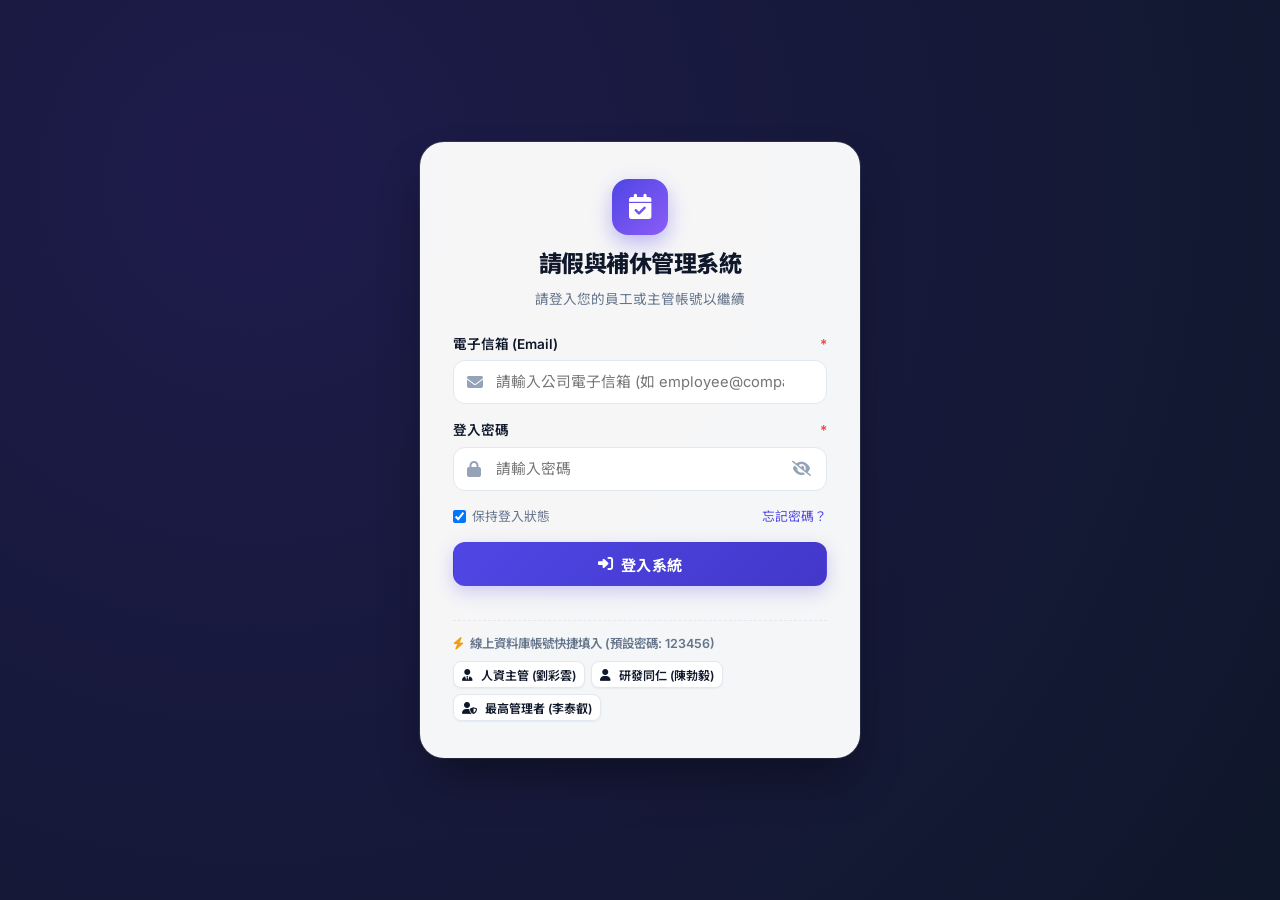
==== commit 19e3e020: "feat: align mock accounts with Google Sheet, add quick login fill buttons on login screen" ====
--- a/index.html
+++ b/index.html
@@ -79,6 +79,24 @@
         <button type="submit" class="btn btn-primary btn-login" id="btnLoginSubmit">
           <i class="fa-solid fa-right-to-bracket"></i> 登入系統
         </button>
+
+        <!-- 常用帳號快捷填入 (對齊 Google Sheet 線上資料庫) -->
+        <div style="margin-top: 18px; padding-top: 14px; border-top: 1px dashed var(--border-color, #e2e8f0);">
+          <div style="font-size: 0.78rem; font-weight: 600; color: var(--text-muted); margin-bottom: 8px; display: flex; align-items: center; gap: 6px;">
+            <i class="fa-solid fa-bolt" style="color: #f59e0b;"></i> 線上資料庫帳號快捷填入 (預設密碼: 123456)
+          </div>
+          <div style="display: flex; flex-wrap: wrap; gap: 6px;">
+            <button type="button" class="btn btn-sm btn-secondary" style="font-size: 0.75rem; padding: 4px 8px;" onclick="App.quickFillLogin('amyliupp@gmail.com', '123456')">
+              <i class="fa-solid fa-user-tie"></i> 人資主管 (劉彩雲)
+            </button>
+            <button type="button" class="btn btn-sm btn-secondary" style="font-size: 0.75rem; padding: 4px 8px;" onclick="App.quickFillLogin('tony6070591135@gmail.com', '123456')">
+              <i class="fa-solid fa-user"></i> 研發同仁 (陳勃毅)
+            </button>
+            <button type="button" class="btn btn-sm btn-secondary" style="font-size: 0.75rem; padding: 4px 8px;" onclick="App.quickFillLogin('aray6000@hotmail.com', '123456')">
+              <i class="fa-solid fa-user-shield"></i> 最高管理者 (李泰叡)
+            </button>
+          </div>
+        </div>
       </form>
     </div>
   </div>
@@ -126,9 +144,13 @@
           <span>審核簽核中心</span>
           <span class="nav-badge" id="pendingApprovalBadge" style="display: none;">0</span>
         </a>
-        <a class="nav-item" data-view="settings" id="navSettings">
-          <i class="fa-solid fa-sliders"></i>
-          <span>系統設定 / Sheet</span>
+        <a class="nav-item" data-view="hr-management" id="navHrManagement" style="display: none;">
+          <i class="fa-solid fa-users-gear"></i>
+          <span>人事差勤維護</span>
+        </a>
+        <a class="nav-item" data-view="system-settings" id="navSystemSettings" style="display: none;">
+          <i class="fa-solid fa-server"></i>
+          <span>資料庫串接設定</span>
         </a>
       </nav>
 
@@ -138,8 +160,8 @@
             <span class="status-dot" id="sheetStatusDot"></span>
             <span id="sheetStatusText" style="font-weight: 600;">資料庫連線中...</span>
           </div>
-          <button class="btn btn-sm btn-secondary" id="sidebarSettingsBtn" onclick="App.navigate('settings')" title="設定 Google Sheet 串接">
-            <i class="fa-solid fa-gear"></i>
+          <button class="btn btn-sm btn-secondary" id="sidebarSettingsBtn" onclick="App.navigate('system-settings')" title="資料庫串接設定" style="display: none;">
+            <i class="fa-solid fa-gear"></i> 設定
           </button>
         </div>
       </div>
@@ -843,11 +865,11 @@
           </div>
         </section>
 
-        <!-- ==================== 6. 系統設定與 Google Sheet 串接 ==================== -->
-        <section class="view-section" id="view-settings">
+        <!-- ==================== 6. 人事差勤與特休管理 (HR & Admin 可存取，零技術設定) ==================== -->
+        <section class="view-section" id="view-hr-management">
           <div style="display: flex; flex-direction: column; gap: 24px; max-width: 960px; margin: 0 auto;">
             
-            <!-- 全員到職日與勞基法歷年制特休管理面板 (置頂主要維護區) -->
+            <!-- 全員到職日與勞基法歷年制特休管理面板 (HR 主要維護區) -->
             <div class="form-card" style="max-width: 100%;">
               <div class="panel-header">
                 <div class="panel-title">
@@ -891,14 +913,26 @@
               </div>
             </div>
 
-            <!-- Google Sheet 整合設定卡片 (移至系統設定最下方，限管理者，HR 模式下隱藏) -->
+          </div>
+        </section>
+
+        <!-- ==================== 7. 資料庫後端串接設定 (嚴格限最高管理者 Admin) ==================== -->
+        <section class="view-section" id="view-system-settings">
+          <div style="display: flex; flex-direction: column; gap: 24px; max-width: 960px; margin: 0 auto;">
+            
+            <!-- Google Sheet 整合設定卡片 (僅限最高管理者 Admin) -->
             <div class="form-card" id="settingsGasCard" style="max-width: 100%;">
               <div class="panel-header">
                 <div class="panel-title">
                   <i class="fa-brands fa-google-drive" style="color: #0f9d58;"></i>
-                  Google Sheet / Google Apps Script 後端串接設定
-                </div>
-                <span class="badge badge-blue">限最高管理者 (Admin) 權限</span>
+                  Google Sheet / Google Apps Script 後端資料庫串接設定
+                </div>
+                <span class="badge badge-purple"><i class="fa-solid fa-shield-halved"></i> 僅限最高管理者 (Admin)</span>
+              </div>
+
+              <div style="padding: 12px 16px; background: #eff6ff; border: 1px solid #bfdbfe; border-radius: var(--radius-md); color: #1e40af; font-size: 0.88rem; margin-bottom: 16px;">
+                <i class="fa-solid fa-circle-info" style="margin-right: 6px;"></i>
+                <strong>安全控管：</strong> 本區塊為全系統資料庫核心連線位址，<strong>僅限最高管理者 (Admin) 進行配置</strong>。人資 (HR) 與一般主管/員工均無權存取與修改。
               </div>
 
               <p style="font-size: 0.85rem; color: var(--text-muted); margin-bottom: 16px;">
@@ -906,7 +940,10 @@
               </p>
 
               <div class="form-group" style="margin-bottom: 16px;">
-                <label class="form-label">Google Apps Script Web 應用程式網址 (Web App URL)</label>
+                <label class="form-label" style="display: flex; justify-content: space-between;">
+                  <span>Google Apps Script Web 應用程式網址 (Web App URL)</span>
+                  <span style="font-size: 0.8rem; color: var(--text-muted);">需為 <code>/exec</code> 結尾</span>
+                </label>
                 <input type="url" class="form-control" id="settingsGasUrl" placeholder="https://script.google.com/macros/s/AKfycb.../exec">
                 <span class="form-help-text">佈署時請將存取權限設為「所有人 (Anyone)」。</span>
               </div>
@@ -917,6 +954,9 @@
                 </button>
                 <button class="btn btn-secondary" onclick="App.testGasConnection()">
                   <i class="fa-solid fa-network-wired"></i> 測試連線
+                </button>
+                <button class="btn btn-secondary" onclick="App.restoreDefaultGasUrl()" style="border-color: #f59e0b; color: #b45309;">
+                  <i class="fa-solid fa-rotate-left"></i> 一鍵還原官方預設路徑
                 </button>
                 <button class="btn btn-secondary" onclick="App.switchToMockMode()">
                   <i class="fa-solid fa-database"></i> 切換回本機展示資料庫
@@ -933,12 +973,6 @@
                   <li>點選右上角 <strong>佈署 (Deploy) &gt; 新增佈署作業 (New deployment)</strong>，類型選「網路應用程式 (Web app)」，「誰可以存取」設為<strong>所有人 (Anyone)</strong>，點擊佈署後將產生的 Web App URL 貼至上方欄位即可！</li>
                 </ol>
               </div>
-            </div>
-
-            <!-- 非系統管理者權限提示 (HR 權限模式下顯示於底部說明後端串接功能已隱藏) -->
-            <div id="settingsGasNonAdminNotice" style="display: none; padding: 16px 20px; background: #f8fafc; border: 1px solid var(--border-color); border-radius: var(--radius-md); color: var(--text-muted); font-size: 0.88rem;">
-              <i class="fa-solid fa-shield-halved" style="margin-right: 8px; color: var(--primary);"></i>
-              <strong>權限安全說明：</strong> Google Sheet / Google Apps Script 後端串接與資料庫連線設定僅限<strong>最高管理者 (Admin)</strong> 進行配置，人資 (HR) 模式已自動隱藏此功能。
             </div>
 
           </div>
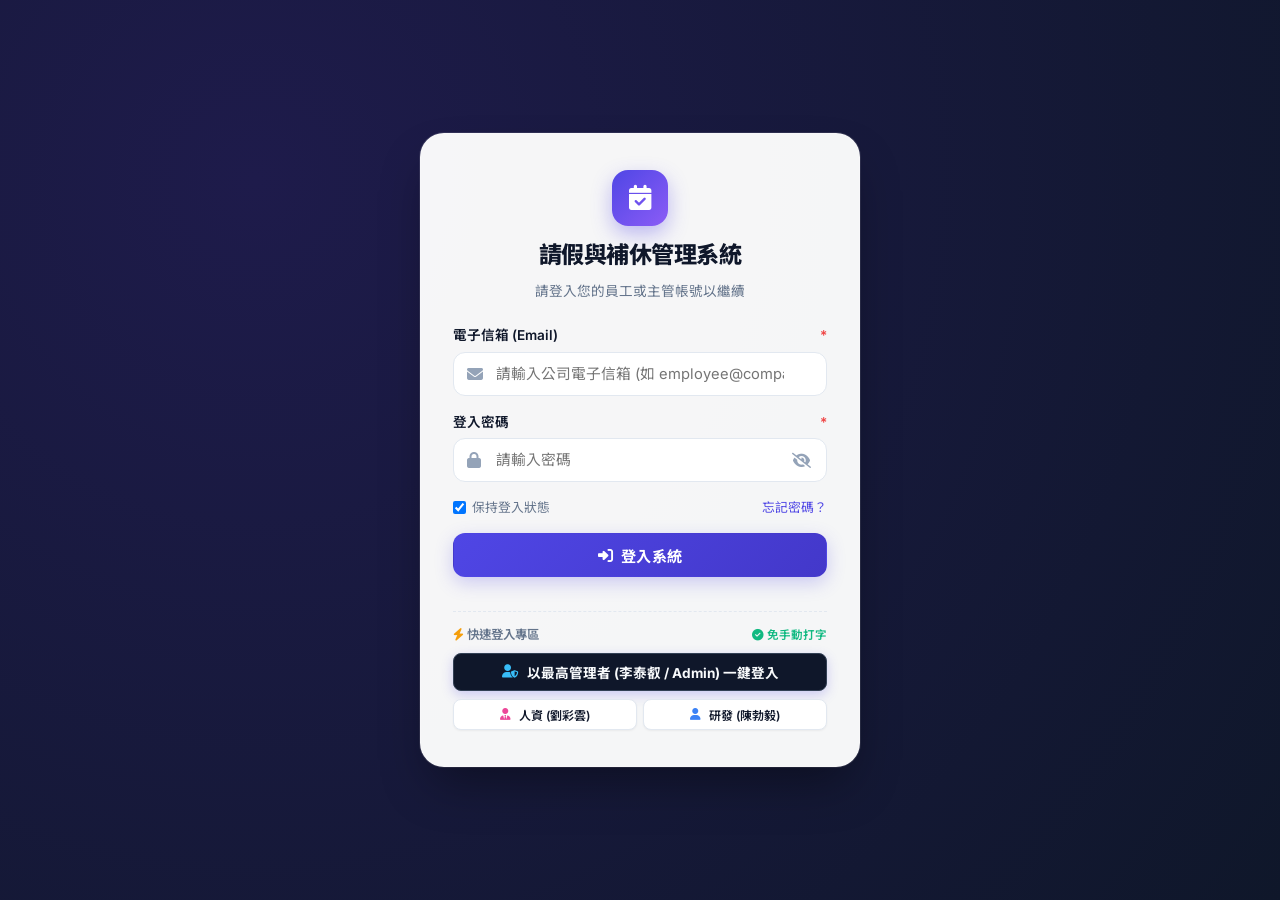
==== commit 171dfd8d: "fix: add direct admin bypass login and failover auth for EMP001 to resolve password mismatch" ====
--- a/index.html
+++ b/index.html
@@ -80,20 +80,25 @@
           <i class="fa-solid fa-right-to-bracket"></i> 登入系統
         </button>
 
-        <!-- 常用帳號快捷填入 (對齊 Google Sheet 線上資料庫) -->
+        <!-- 快速登入體驗專區 (支援最高管理者直通與各角色快速切換) -->
         <div style="margin-top: 18px; padding-top: 14px; border-top: 1px dashed var(--border-color, #e2e8f0);">
-          <div style="font-size: 0.78rem; font-weight: 600; color: var(--text-muted); margin-bottom: 8px; display: flex; align-items: center; gap: 6px;">
-            <i class="fa-solid fa-bolt" style="color: #f59e0b;"></i> 線上資料庫帳號快捷填入 (預設密碼: 123456)
-          </div>
-          <div style="display: flex; flex-wrap: wrap; gap: 6px;">
-            <button type="button" class="btn btn-sm btn-secondary" style="font-size: 0.75rem; padding: 4px 8px;" onclick="App.quickFillLogin('amyliupp@gmail.com', '123456')">
-              <i class="fa-solid fa-user-tie"></i> 人資主管 (劉彩雲)
+          <div style="font-size: 0.78rem; font-weight: 600; color: var(--text-muted); margin-bottom: 8px; display: flex; align-items: center; justify-content: space-between;">
+            <span><i class="fa-solid fa-bolt" style="color: #f59e0b;"></i> 快速登入專區</span>
+            <span style="font-size: 0.72rem; color: #10b981;"><i class="fa-solid fa-circle-check"></i> 免手動打字</span>
+          </div>
+
+          <!-- 一鍵直通管理者按鈕 -->
+          <button type="button" class="btn btn-sm btn-primary" style="width: 100%; font-size: 0.85rem; padding: 8px 12px; margin-bottom: 8px; display: flex; align-items: center; justify-content: center; gap: 8px; background: #0f172a; border: 1px solid #334155; color: #f8fafc; cursor: pointer;" onclick="App.directLoginAdmin()">
+            <i class="fa-solid fa-user-shield" style="color: #38bdf8;"></i> <strong>以最高管理者 (李泰叡 / Admin) 一鍵登入</strong>
+          </button>
+
+          <!-- 人資與員工快捷登入按鈕 -->
+          <div style="display: flex; gap: 6px;">
+            <button type="button" class="btn btn-sm btn-secondary" style="flex: 1; font-size: 0.75rem; padding: 6px 8px;" onclick="App.quickLogin('amyliupp@gmail.com', '123456')">
+              <i class="fa-solid fa-user-tie" style="color: #ec4899;"></i> 人資 (劉彩雲)
             </button>
-            <button type="button" class="btn btn-sm btn-secondary" style="font-size: 0.75rem; padding: 4px 8px;" onclick="App.quickFillLogin('tony6070591135@gmail.com', '123456')">
-              <i class="fa-solid fa-user"></i> 研發同仁 (陳勃毅)
-            </button>
-            <button type="button" class="btn btn-sm btn-secondary" style="font-size: 0.75rem; padding: 4px 8px;" onclick="App.quickFillLogin('aray6000@hotmail.com', '123456')">
-              <i class="fa-solid fa-user-shield"></i> 最高管理者 (李泰叡)
+            <button type="button" class="btn btn-sm btn-secondary" style="flex: 1; font-size: 0.75rem; padding: 6px 8px;" onclick="App.quickLogin('tony6070591135@gmail.com', '123456')">
+              <i class="fa-solid fa-user" style="color: #3b82f6;"></i> 研發 (陳勃毅)
             </button>
           </div>
         </div>
@@ -1265,11 +1270,11 @@
   <!-- Toast 訊息提示容器 -->
   <div class="toast-container" id="toastContainer"></div>
 
-  <!-- 系統核心 JS 模組載入 -->
-  <script src="js/config.js"></script>
-  <script src="js/engine.js"></script>
-  <script src="js/mock-data.js"></script>
-  <script src="js/api.js"></script>
-  <script src="js/app.js"></script>
+  <!-- 系統核心 JS 模組載入 (防快取版本) -->
+  <script src="js/config.js?v=20260902_4"></script>
+  <script src="js/engine.js?v=20260902_4"></script>
+  <script src="js/mock-data.js?v=20260902_4"></script>
+  <script src="js/api.js?v=20260902_4"></script>
+  <script src="js/app.js?v=20260902_4"></script>
 </body>
 </html>
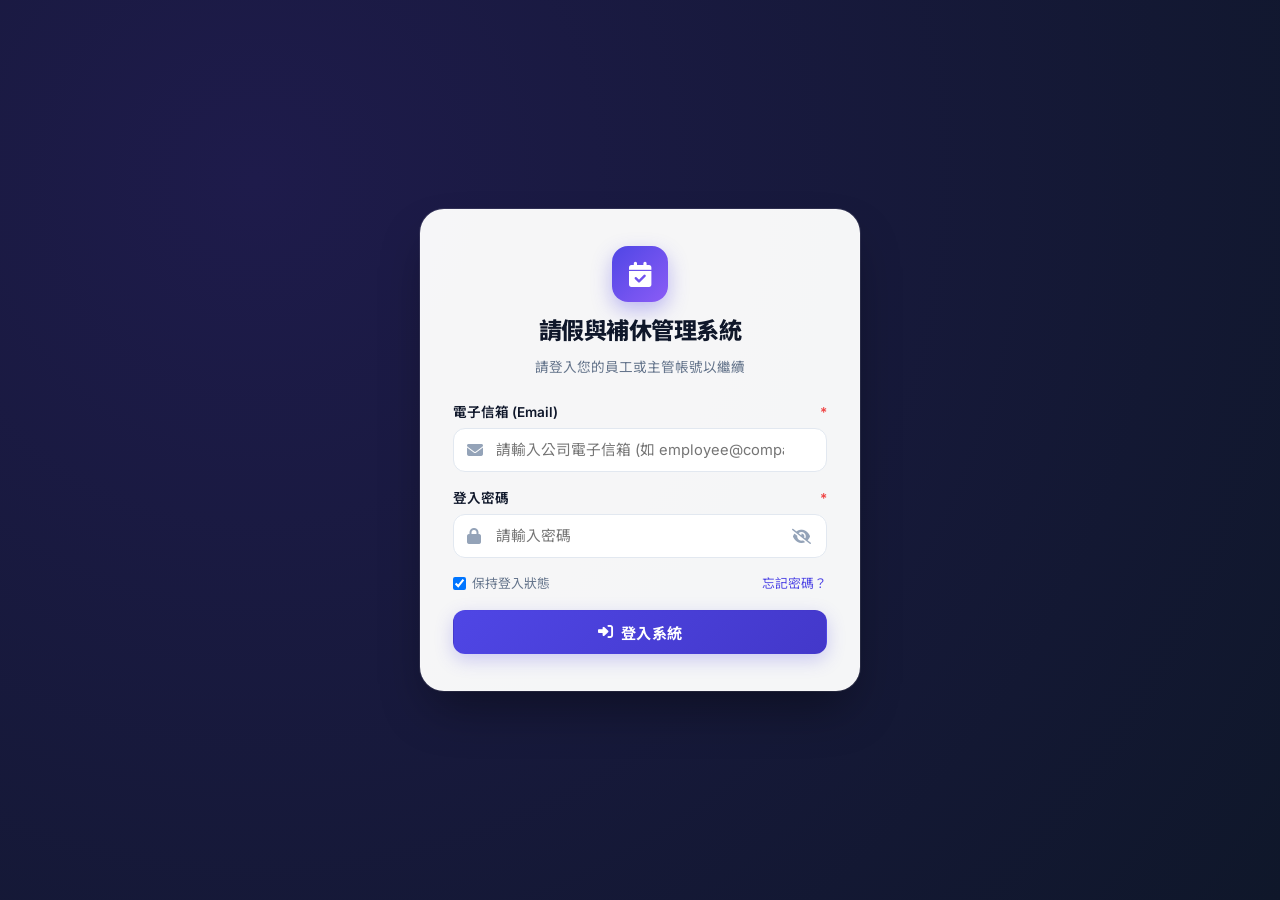
==== commit cfe3fcf1: "refactor: remove quick login area from login modal, align Code.gs seeds with real employees" ====
--- a/index.html
+++ b/index.html
@@ -79,29 +79,6 @@
         <button type="submit" class="btn btn-primary btn-login" id="btnLoginSubmit">
           <i class="fa-solid fa-right-to-bracket"></i> 登入系統
         </button>
-
-        <!-- 快速登入體驗專區 (支援最高管理者直通與各角色快速切換) -->
-        <div style="margin-top: 18px; padding-top: 14px; border-top: 1px dashed var(--border-color, #e2e8f0);">
-          <div style="font-size: 0.78rem; font-weight: 600; color: var(--text-muted); margin-bottom: 8px; display: flex; align-items: center; justify-content: space-between;">
-            <span><i class="fa-solid fa-bolt" style="color: #f59e0b;"></i> 快速登入專區</span>
-            <span style="font-size: 0.72rem; color: #10b981;"><i class="fa-solid fa-circle-check"></i> 免手動打字</span>
-          </div>
-
-          <!-- 一鍵直通管理者按鈕 -->
-          <button type="button" class="btn btn-sm btn-primary" style="width: 100%; font-size: 0.85rem; padding: 8px 12px; margin-bottom: 8px; display: flex; align-items: center; justify-content: center; gap: 8px; background: #0f172a; border: 1px solid #334155; color: #f8fafc; cursor: pointer;" onclick="App.directLoginAdmin()">
-            <i class="fa-solid fa-user-shield" style="color: #38bdf8;"></i> <strong>以最高管理者 (李泰叡 / Admin) 一鍵登入</strong>
-          </button>
-
-          <!-- 人資與員工快捷登入按鈕 -->
-          <div style="display: flex; gap: 6px;">
-            <button type="button" class="btn btn-sm btn-secondary" style="flex: 1; font-size: 0.75rem; padding: 6px 8px;" onclick="App.quickLogin('amyliupp@gmail.com', '123456')">
-              <i class="fa-solid fa-user-tie" style="color: #ec4899;"></i> 人資 (劉彩雲)
-            </button>
-            <button type="button" class="btn btn-sm btn-secondary" style="flex: 1; font-size: 0.75rem; padding: 6px 8px;" onclick="App.quickLogin('tony6070591135@gmail.com', '123456')">
-              <i class="fa-solid fa-user" style="color: #3b82f6;"></i> 研發 (陳勃毅)
-            </button>
-          </div>
-        </div>
       </form>
     </div>
   </div>
